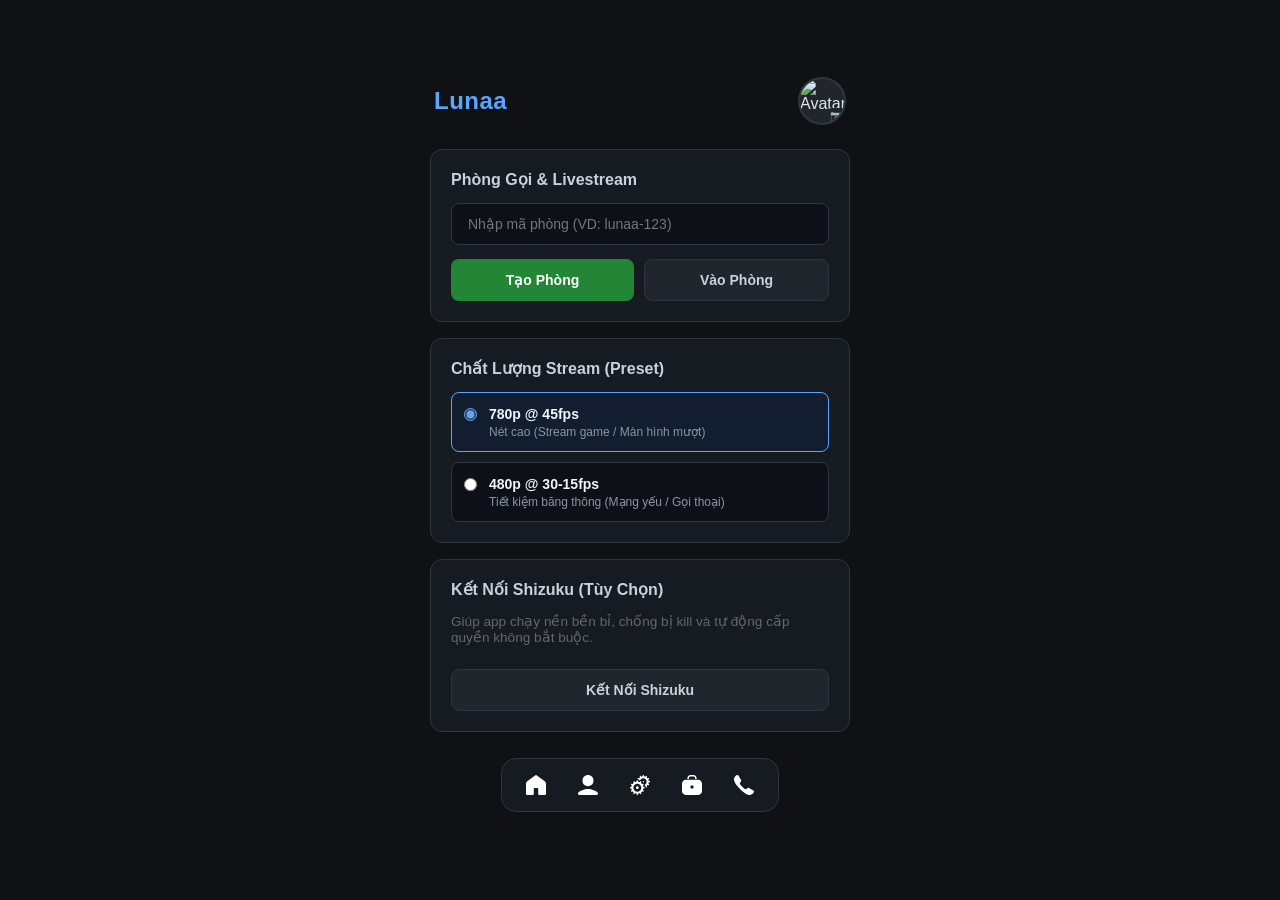
==== app/src/main/assets/ui/index.html @ be3177a3 "Update menu tabs and add Supabase chat realtime feature" ====
<!DOCTYPE html>
<html lang="vi">
<head>
    <meta charset="UTF-8">
    <meta name="viewport" content="width=device-width, initial-scale=1.0">
    <title>Lunaa Call</title>
    <link rel="stylesheet" href="style.css">
</head>
<body>
    <div id="app" class="container">
        <!-- Header -->
        <header class="header">
            <h1 class="logo">Lunaa</h1>
            <div class="avatar-container" id="avatarContainer" onclick="changeAvatar()">
                <img id="userAvatar" src="" alt="Avatar" class="avatar-img">
                <span class="avatar-badge">📷</span>
            </div>
        </header>

        <!-- Room Management -->
        <section class="card">
            <h2>Phòng Gọi & Livestream</h2>
            <div class="input-group">
                <input type="text" id="roomInput" placeholder="Nhập mã phòng (VD: lunaa-123)" />
            </div>
            <div class="btn-grid">
                <button class="btn btn-primary" onclick="createRoom()">Tạo Phòng</button>
                <button class="btn btn-secondary" onclick="joinRoom()">Vào Phòng</button>
            </div>
        </section>

        <!-- Preset Selection -->
        <section class="card">
            <h2>Chất Lượng Stream (Preset)</h2>
            <div class="preset-options">
                <label class="radio-card active" onclick="selectPreset('780p', this)">
                    <input type="radio" name="preset" value="780p" checked>
                    <div>
                        <strong>780p @ 45fps</strong>
                        <p>Nét cao (Stream game / Màn hình mượt)</p>
                    </div>
                </label>
                <label class="radio-card" onclick="selectPreset('480p', this)">
                    <input type="radio" name="preset" value="480p">
                    <div>
                        <strong>480p @ 30-15fps</strong>
                        <p>Tiết kiệm băng thông (Mạng yếu / Gọi thoại)</p>
                    </div>
                </label>
            </div>
        </section>

        <!-- Active Call Controls (Hidden by default) -->
        <section class="card call-controls-card" id="callCard" style="display: none;">
            <h2>Cuộc Gọi Đang Diễn Ra</h2>
            <p id="roomStatusText" class="status-text">RoomID: ----</p>
            <p id="callTimerText" class="status-text">Time: 0:00</p>
            <div class="btn-grid">
                <button class="btn btn-danger" onclick="leaveRoom()">Rời Cuộc Gọi</button>
                <button class="btn btn-accent" onclick="toggleScreenShare()">Chia Sẻ Màn Hình</button>
            </div>
        </section>

        <!-- Shizuku Optional Tab -->
        <section class="card">
            <h2>Kết Nối Shizuku (Tùy Chọn)</h2>
            <p style="font-size: 0.85rem; color: #666; margin-bottom: 10px;">Giúp app chạy nền bền bỉ, chống bị kill và tự động cấp quyền không bắt buộc.</p>
            <button class="btn btn-secondary" onclick="connectShizuku()">Kết Nối Shizuku</button>
        </section>

        <!-- Bottom Navigation Tooltip Bar -->
        <div class="lunaa-tooltip-bar">
            <!-- From Uiverse.io by themrsami - https://uiverse.io/themrsami/cold-horse-3 -->
            <div class="lunaa-tb-container">
                <div class="lunaa-tb-item" onclick="alert('Home')">
                    <svg width="20" height="20" viewBox="0 0 30 30" fill="none" xmlns="http://www.w3.org/2000/svg">
                        <path d="M27.9167 30H20.4167C19.2658 30 18.3333 29.1392 18.3333 28.0769V21.1538C18.3333 20.3038 17.5875 19.6154 16.6667 19.6154H13.3333C12.4125 19.6154 11.6667 20.3038 11.6667 21.1538V28.0769C11.6667 29.1392 10.7342 30 9.58333 30H2.08333C0.9325 30 0 29.1392 0 28.0769V13.3946C0 11.6262 0.878334 9.95539 2.3825 8.86154L14.2258 0.246923C14.68 -0.0823077 15.32 -0.0823077 15.7733 0.246923L27.6183 8.86154C29.1225 9.95539 30 11.6254 30 13.3931V28.0769C30 29.1392 29.0675 30 27.9167 30Z" fill="white"></path>
                    </svg>
                    <div class="lunaa-tb-tip">Home</div>
                </div>
                <div class="lunaa-tb-item" onclick="alert('About')">
                    <svg width="20" height="20" viewBox="0 0 30 30" fill="none" xmlns="http://www.w3.org/2000/svg">
                        <path d="M15.0013 0C10.482 0 6.81914 3.50348 6.81914 7.82609V9.13044C6.81914 13.453 10.482 16.9565 15.0013 16.9565C19.5206 16.9565 23.1835 13.453 23.1835 9.13044V7.82609C23.1835 3.50348 19.5206 0 15.0013 0ZM14.9987 20.8696C9.53569 20.8696 2.52628 23.6959 0.509366 26.2041C-0.737054 27.755 0.44947 30 2.49366 30H27.5063C29.5505 30 30.7371 27.755 29.4906 26.2041C27.4737 23.6972 20.4616 20.8696 14.9987 20.8696Z" fill="white"></path>
                    </svg>
                    <div class="lunaa-tb-tip">About</div>
                </div>
                <div class="lunaa-tb-item" onclick="alert('Services')">
                    <svg width="20" height="20" viewBox="0 0 30 30" fill="none" xmlns="http://www.w3.org/2000/svg">
                        <path d="M19.6641 0C19.4231 0 19.2178 0.171203 19.1738 0.408203L18.9531 1.58398C18.8961 1.88898 18.6546 2.11669 18.3496 2.17969C18.0656 2.23869 17.7857 2.31239 17.5137 2.40039C17.2187 2.49639 16.8973 2.42055 16.6953 2.18555L15.9199 1.2793C15.7629 1.0963 15.4981 1.05283 15.2891 1.17383L14.7109 1.50781C14.5029 1.62781 14.4083 1.88042 14.4883 2.10742L14.8848 3.23438C14.9878 3.52637 14.8931 3.84378 14.6621 4.05078C14.4471 4.24378 14.2438 4.44711 14.0508 4.66211C13.8438 4.89311 13.5264 4.98972 13.2344 4.88672L12.1055 4.48828C11.8785 4.40828 11.6278 4.50194 11.5078 4.71094L11.1719 5.29102C11.0519 5.49902 11.0973 5.76487 11.2793 5.92188L11.377 6.00586C12.56 6.02586 13.572 6.87206 13.791 8.03906L13.8516 8.35742L14.0605 8.11133C14.5195 7.57733 15.1622 7.28695 15.8262 7.25195C16.7222 5.89695 18.255 5 20 5C22.761 5 25 7.239 25 10C25 11.745 24.103 13.2779 22.748 14.1719C22.713 14.8359 22.4227 15.4795 21.8887 15.9375L21.6426 16.1465L21.9609 16.207C23.1279 16.426 23.9741 17.4381 23.9941 18.6211L24.0781 18.7188C24.2351 18.9017 24.5 18.9472 24.709 18.8262L25.2891 18.4902C25.4971 18.3702 25.5917 18.1196 25.5117 17.8926L25.1133 16.7637C25.0103 16.4717 25.1069 16.1543 25.3379 15.9473C25.5529 15.7543 25.7562 15.5509 25.9492 15.3359C26.1562 15.1049 26.4736 15.0103 26.7656 15.1133L27.8926 15.5098C28.1196 15.5898 28.3722 15.4961 28.4922 15.2871L28.8262 14.707C28.9462 14.499 28.9027 14.2351 28.7207 14.0781L27.8145 13.3008C27.5795 13.0988 27.5036 12.7774 27.5996 12.4824C27.6876 12.2104 27.7613 11.9324 27.8203 11.6484C27.8833 11.3444 28.111 11.1029 28.416 11.0449L29.5918 10.8223C29.8288 10.7813 30 10.5769 30 10.3359V9.66406C30 9.42306 29.8288 9.21783 29.5918 9.17383L28.416 8.95312C28.111 8.89612 27.8833 8.65461 27.8203 8.34961C27.7613 8.06561 27.6876 7.78567 27.5996 7.51367C27.5036 7.21867 27.5795 6.89731 27.8145 6.69531L28.7207 5.91992C28.9037 5.76292 28.9472 5.49806 28.8262 5.28906L28.4922 4.71094C28.3722 4.50294 28.1196 4.40828 27.8926 4.48828L26.7656 4.88477C26.4736 4.98777 26.1562 4.89311 25.9492 4.66211C25.7562 4.44711 25.5529 4.24378 25.3379 4.05078C25.1069 3.84378 25.0103 3.52637 25.1133 3.23438L25.5117 2.10547C25.5917 1.87847 25.4981 1.62781 25.2891 1.50781L24.709 1.17188C24.501 1.05188 24.2351 1.0973 24.0781 1.2793L23.3027 2.18555C23.1007 2.42055 22.7794 2.49639 22.4844 2.40039C22.2124 2.31239 21.9324 2.23869 21.6484 2.17969C21.3444 2.11669 21.1029 1.88703 21.0449 1.58203L20.8242 0.40625C20.7822 0.17025 20.5769 0 20.3359 0H19.6641ZM10.6641 8C10.4231 8 10.2178 8.17025 10.1738 8.40625L9.98828 9.39453C9.91128 9.80553 9.58383 10.1084 9.17383 10.1914C8.83283 10.2604 8.49788 10.3481 8.17188 10.4551C7.77588 10.5851 7.34131 10.4879 7.07031 10.1719L6.41992 9.41211C6.26292 9.23011 5.99706 9.18664 5.78906 9.30664L5.21094 9.64062C5.00194 9.76062 4.90828 10.0132 4.98828 10.2402L5.32422 11.1914C5.46222 11.5854 5.33053 12.0091 5.01953 12.2871C4.76253 12.5171 4.51806 12.7606 4.28906 13.0176C4.01106 13.3286 3.58736 13.4603 3.19336 13.3223L2.24023 12.9883C2.01323 12.9083 1.76258 13.0029 1.64258 13.2109L1.30664 13.7891C1.18564 13.9981 1.23106 14.2629 1.41406 14.4199L2.17383 15.0703C2.48983 15.3413 2.58703 15.7759 2.45703 16.1719C2.35003 16.4979 2.26236 16.8328 2.19336 17.1738C2.11036 17.5838 1.80748 17.9113 1.39648 17.9883L0.408203 18.1738C0.171203 18.2178 0 18.4231 0 18.6641V19.3359C0 19.5769 0.17025 19.7822 0.40625 19.8262L1.39453 20.0117C1.80553 20.0887 2.10841 20.4162 2.19141 20.8262C2.26041 21.1682 2.34808 21.5021 2.45508 21.8281C2.58508 22.2241 2.48788 22.6587 2.17188 22.9297L1.41211 23.5801C1.23011 23.7371 1.18664 24.0029 1.30664 24.2109L1.64062 24.7891C1.76062 24.9981 2.01323 25.0917 2.24023 25.0117L3.19141 24.6758C3.58541 24.5378 4.00911 24.6695 4.28711 24.9805C4.51711 25.2375 4.76058 25.4819 5.01758 25.7109C5.32858 25.9889 5.46027 26.4126 5.32227 26.8066L4.98828 27.7598C4.90828 27.9868 5.00294 28.2374 5.21094 28.3574L5.78906 28.6934C5.99806 28.8144 6.26292 28.7689 6.41992 28.5859L7.07031 27.8262C7.34131 27.5102 7.77588 27.413 8.17188 27.543C8.49788 27.65 8.83283 27.7376 9.17383 27.8066C9.58383 27.8896 9.91128 28.1925 9.98828 28.6035L10.1738 29.5918C10.2178 29.8288 10.4231 30 10.6641 30H11.3359C11.5769 30 11.7822 29.8287 11.8242 29.5938L12.0098 28.6055C12.0868 28.1945 12.4142 27.8916 12.8242 27.8086C13.1662 27.7396 13.5002 27.6519 13.8262 27.5449C14.2222 27.4149 14.6567 27.5121 14.9277 27.8281L15.5781 28.5879C15.7351 28.7699 15.999 28.8153 16.207 28.6953L16.7871 28.3594C16.9961 28.2394 17.0898 27.9887 17.0098 27.7617L16.6758 26.8086C16.5378 26.4146 16.6695 25.9909 16.9805 25.7129C17.2375 25.4829 17.4819 25.2394 17.7109 24.9824C17.9889 24.6714 18.4136 24.5397 18.8066 24.6777L19.7598 25.0117C19.9868 25.0917 20.2374 24.9971 20.3574 24.7891L20.6934 24.2109C20.8144 24.0019 20.7689 23.7371 20.5859 23.5801L19.8262 22.9297C19.5102 22.6587 19.413 22.2241 19.543 21.8281C19.65 21.5021 19.7376 21.1672 19.8066 20.8262C19.8896 20.4162 20.1925 20.0887 20.6035 20.0117L21.5918 19.8262C21.8288 19.7822 22 19.5769 22 19.3359V18.6641C22 18.4231 21.8287 18.2188 21.5938 18.1758L20.6055 17.9902C20.1945 17.9132 19.8916 17.5838 19.8086 17.1738C19.7396 16.8328 19.6519 16.4979 19.5449 16.1719C19.4149 15.7759 19.5121 15.3433 19.8281 15.0723L20.5879 14.4219C20.7699 14.2649 20.8153 13.999 20.6953 13.791L20.3594 13.2109C20.2394 13.0019 19.9887 12.9083 19.7617 12.9883L18.8086 13.3242C18.4146 13.4622 17.9909 13.3305 17.7129 13.0195C17.4829 12.7625 17.2394 12.5181 16.9824 12.2891C16.6714 12.0111 16.5397 11.5874 16.6777 11.1934L17.0117 10.2402C17.0917 10.0132 16.9971 9.76258 16.7891 9.64258L16.2109 9.30664C16.0019 9.18564 15.7371 9.23106 15.5801 9.41406L14.9297 10.1738C14.6587 10.4898 14.2241 10.587 13.8281 10.457C13.5021 10.35 13.1672 10.2624 12.8262 10.1934C12.4162 10.1104 12.0887 9.80748 12.0117 9.39648L11.8262 8.4082C11.7822 8.1712 11.5769 8 11.3359 8H10.6641ZM20 9C19.448 9 19 9.448 19 10C19 10.552 19.448 11 20 11C20.552 11 21 10.552 21 10C21 9.448 20.552 9 20 9ZM11 13C14.314 13 17 15.686 17 19C17 22.314 14.314 25 11 25C7.686 25 5 22.314 5 19C5 15.686 7.686 13 11 13ZM11 17C9.895 17 9 17.895 9 19C9 20.105 9.895 21 11 21C12.105 21 13 20.105 13 19C13 17.895 12.105 17 11 17Z" fill="white"></path>
                    </svg>
                    <div class="lunaa-tb-tip">Services</div>
                </div>
                <div class="lunaa-tb-item" onclick="alert('Portfolio')">
                    <svg width="20" height="20" viewBox="0 0 30 30" fill="none" xmlns="http://www.w3.org/2000/svg">
                        <path d="M12.6923 0C10.1547 0 8.07692 2.16563 8.07692 4.8V6H10.3846V4.8C10.3846 3.45938 11.4032 2.4 12.6923 2.4H17.3077C18.5968 2.4 19.6154 3.45938 19.6154 4.8V6H21.9231V4.8C21.9231 2.16563 19.8453 0 17.3077 0H12.6923ZM5.625 7.2C2.51953 7.2 0 9.82031 0 13.05V24.15C0 27.3797 2.51953 30 5.625 30H24.375C27.4805 30 30 27.3797 30 24.15V13.05C30 9.82031 27.4805 7.2 24.375 7.2H5.625ZM15 15.4875C16.3386 15.4875 17.4159 16.6078 17.4159 18C17.4159 19.3922 16.3386 20.5125 15 20.5125C13.6614 20.5125 12.5841 19.3922 12.5841 18C12.5841 16.6078 13.6614 15.4875 15 15.4875Z" fill="white"></path>
                    </svg>
                    <div class="lunaa-tb-tip">Portfolio</div>
                </div>
                <div class="lunaa-tb-item" onclick="alert('Contact')">
                    <svg width="20" height="20" viewBox="0 0 30 30" fill="none" xmlns="http://www.w3.org/2000/svg">
                        <path d="M22.4672 19.4199C21.9377 19.1095 21.2868 19.116 20.7598 19.4291L18.0912 21.0191C17.4938 21.3751 16.7477 21.3334 16.1999 20.9056C15.2529 20.166 13.7282 18.9217 12.4016 17.5952C11.0751 16.2687 9.8308 14.7439 9.09124 13.7969C8.66342 13.2491 8.62168 12.503 8.97776 11.9057L10.5677 9.23697C10.8821 8.71002 10.8847 8.05394 10.5743 7.52438L6.65865 0.835732C6.27909 0.188781 5.52518 -0.129478 4.79606 0.0492166C4.0878 0.221389 3.16825 0.641386 2.20434 1.6066C-0.813896 4.62483 -2.41693 9.71567 8.93342 21.066C20.2838 32.4164 25.3733 30.8146 28.3928 27.7951C29.3593 26.8286 29.778 25.9077 29.9515 25.1982C30.1276 24.4703 29.8145 23.7216 29.1689 23.3434C27.5567 22.4004 24.0794 20.3643 22.4672 19.4199Z" fill="white"></path>
                    </svg>
                    <div class="lunaa-tb-tip">Contact</div>
                </div>
            </div>
        </div>

    <script src="app.js"></script>
</body>
</html>
---- app/src/main/assets/ui/style.css ----
* {
    box-sizing: border-box;
    margin: 0;
    padding: 0;
    font-family: -apple-system, BlinkMacSystemFont, "Segoe UI", Roboto, Helvetica, Arial, sans-serif;
}

body {
    background-color: #0f1115;
    color: #e1e4e8;
    display: flex;
    justify-content: center;
    align-items: center;
    min-height: 100vh;
    padding: 16px;
}

.container {
    width: 100%;
    max-width: 420px;
    display: flex;
    flex-direction: column;
    gap: 16px;
}

.header {
    display: flex;
    justify-content: space-between;
    align-items: center;
    padding: 8px 4px;
}

.logo {
    font-size: 24px;
    font-weight: 700;
    color: #58a6ff;
    letter-spacing: 0.5px;
}

.avatar-container {
    position: relative;
    width: 48px;
    height: 48px;
    border-radius: 50%;
    cursor: pointer;
    border: 2px solid #30363d;
    overflow: hidden;
    background: #21262d;
}

.avatar-img {
    width: 100%;
    height: 100%;
    object-fit: cover;
}

.avatar-badge {
    position: absolute;
    bottom: 0;
    right: 0;
    background: #21262d;
    font-size: 10px;
    padding: 2px;
    border-top-left-radius: 4px;
}

.card {
    background: #161b22;
    border: 1px solid #30363d;
    border-radius: 12px;
    padding: 20px;
    display: flex;
    flex-direction: column;
    gap: 14px;
}

.card h2 {
    font-size: 16px;
    font-weight: 600;
    color: #c9d1d9;
}

.input-group input {
    width: 100%;
    padding: 12px 16px;
    background: #0d1117;
    border: 1px solid #30363d;
    border-radius: 8px;
    color: #ffffff;
    font-size: 14px;
    outline: none;
    transition: border-color 0.2s;
}

.input-group input:focus {
    border-color: #58a6ff;
}

.btn-grid {
    display: flex;
    gap: 10px;
}

.btn {
    flex: 1;
    padding: 12px;
    border-radius: 8px;
    border: none;
    font-size: 14px;
    font-weight: 600;
    cursor: pointer;
    transition: opacity 0.2s;
}

.btn:active {
    opacity: 0.8;
}

.btn-primary {
    background: #238636;
    color: #ffffff;
}

.btn-secondary {
    background: #21262d;
    color: #c9d1d9;
    border: 1px solid #30363d;
}

.btn-danger {
    background: #da3633;
    color: #ffffff;
}

.btn-accent {
    background: #1f6feb;
    color: #ffffff;
}

.preset-options {
    display: flex;
    flex-direction: column;
    gap: 10px;
}

.radio-card {
    display: flex;
    align-items: flex-start;
    gap: 12px;
    padding: 12px;
    background: #0d1117;
    border: 1px solid #30363d;
    border-radius: 8px;
    cursor: pointer;
    transition: border-color 0.2s;
}

.radio-card.active {
    border-color: #58a6ff;
    background: #121d2f;
}

.radio-card input {
    margin-top: 3px;
    accent-color: #58a6ff;
}

.radio-card strong {
    font-size: 14px;
    color: #f0f6fc;
}

.radio-card p {
    font-size: 12px;
    color: #8b949e;
    margin-top: 2px;
}

/* From Uiverse.io by themrsami - https://uiverse.io/themrsami/cold-horse-3 */
.lunaa-tooltip-bar {
    display: flex;
    justify-content: center;
    width: 100%;
    margin-top: 10px;
    margin-bottom: 20px;
}

.lunaa-tb-container {
    display: flex;
    justify-content: space-around;
    gap: 16px;
    align-items: center;
    padding: 8px 16px;
    background: #161b22;
    border-radius: 15px;
    border: 1px solid #30363d;
}

.lunaa-tb-item {
    position: relative;
    cursor: pointer;
    background: transparent;
    padding: 8px;
    border-radius: 50%;
    transition: all 0.5s ease;
    display: flex;
    align-items: center;
    justify-content: center;
}

.lunaa-tb-item:hover {
    background-color: #21262d;
}

.lunaa-tb-tip {
    position: absolute;
    bottom: 100%;
    left: 50%;
    transform: translateX(-50%) scale(0.5);
    margin-bottom: 8px;
    width: max-content;
    padding: 4px 8px;
    color: #ffffff;
    background: #000000;
    border-radius: 6px;
    opacity: 0;
    transition: all 0.5s ease;
    pointer-events: none;
    font-size: 12px;
}

.lunaa-tb-item:hover .lunaa-tb-tip {
    opacity: 1;
    transform: translateX(-50%) scale(1);
}
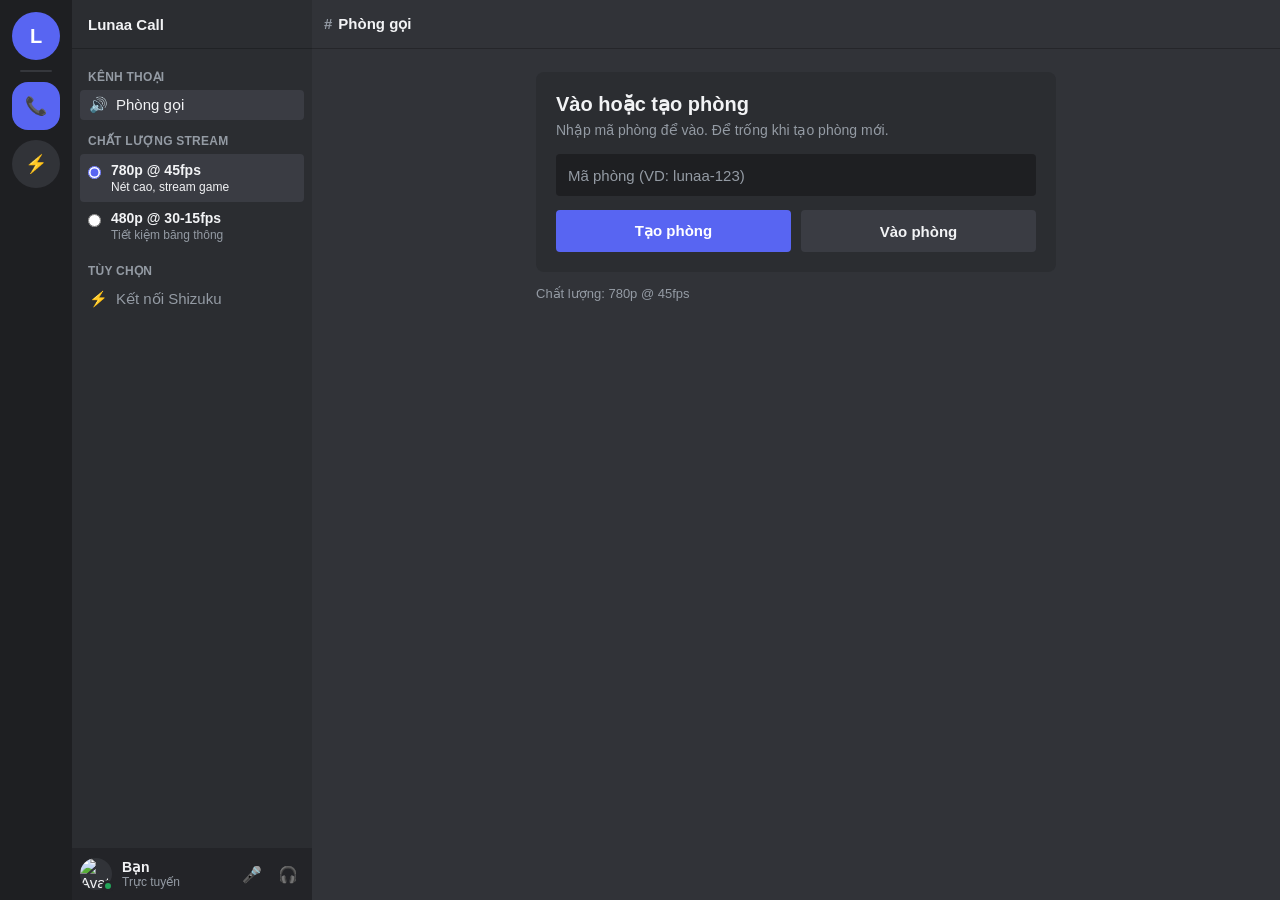
==== commit c46bc672: "Full features with Discord-style UI" ====
--- a/app/src/main/assets/ui/index.html
+++ b/app/src/main/assets/ui/index.html
@@ -1,110 +1,89 @@
 <!DOCTYPE html>
 <html lang="vi">
 <head>
-    <meta charset="UTF-8">
-    <meta name="viewport" content="width=device-width, initial-scale=1.0">
-    <title>Lunaa Call</title>
-    <link rel="stylesheet" href="style.css">
+<meta charset="UTF-8">
+<meta name="viewport" content="width=device-width, initial-scale=1.0, viewport-fit=cover">
+<title>Lunaa Call</title>
+<link rel="stylesheet" href="style.css">
 </head>
 <body>
-    <div id="app" class="container">
-        <!-- Header -->
-        <header class="header">
-            <h1 class="logo">Lunaa</h1>
-            <div class="avatar-container" id="avatarContainer" onclick="changeAvatar()">
-                <img id="userAvatar" src="" alt="Avatar" class="avatar-img">
-                <span class="avatar-badge">📷</span>
-            </div>
-        </header>
+<div class="app">
 
-        <!-- Room Management -->
-        <section class="card">
-            <h2>Phòng Gọi & Livestream</h2>
-            <div class="input-group">
-                <input type="text" id="roomInput" placeholder="Nhập mã phòng (VD: lunaa-123)" />
-            </div>
-            <div class="btn-grid">
-                <button class="btn btn-primary" onclick="createRoom()">Tạo Phòng</button>
-                <button class="btn btn-secondary" onclick="joinRoom()">Vào Phòng</button>
-            </div>
-        </section>
+  <nav class="rail">
+    <div class="rail-logo" title="Lunaa">L</div>
+    <div class="rail-sep"></div>
+    <div class="rail-item active" title="Phòng gọi">📞</div>
+    <div class="rail-item" title="Shizuku" onclick="connectShizuku()">⚡</div>
+  </nav>
 
-        <!-- Preset Selection -->
-        <section class="card">
-            <h2>Chất Lượng Stream (Preset)</h2>
-            <div class="preset-options">
-                <label class="radio-card active" onclick="selectPreset('780p', this)">
-                    <input type="radio" name="preset" value="780p" checked>
-                    <div>
-                        <strong>780p @ 45fps</strong>
-                        <p>Nét cao (Stream game / Màn hình mượt)</p>
-                    </div>
-                </label>
-                <label class="radio-card" onclick="selectPreset('480p', this)">
-                    <input type="radio" name="preset" value="480p">
-                    <div>
-                        <strong>480p @ 30-15fps</strong>
-                        <p>Tiết kiệm băng thông (Mạng yếu / Gọi thoại)</p>
-                    </div>
-                </label>
-            </div>
-        </section>
+  <aside class="sidebar" id="sidebar">
+    <div class="sidebar-head">Lunaa Call</div>
+    <div class="sidebar-scroll">
+      <div class="section-label">Kênh thoại</div>
+      <div class="channel active"><span class="icon">🔊</span>Phòng gọi</div>
 
-        <!-- Active Call Controls (Hidden by default) -->
-        <section class="card call-controls-card" id="callCard" style="display: none;">
-            <h2>Cuộc Gọi Đang Diễn Ra</h2>
-            <p id="roomStatusText" class="status-text">RoomID: ----</p>
-            <p id="callTimerText" class="status-text">Time: 0:00</p>
-            <div class="btn-grid">
-                <button class="btn btn-danger" onclick="leaveRoom()">Rời Cuộc Gọi</button>
-                <button class="btn btn-accent" onclick="toggleScreenShare()">Chia Sẻ Màn Hình</button>
-            </div>
-        </section>
+      <div class="section-label">Chất lượng stream</div>
+      <label class="radio-card active" onclick="selectPreset('780p', this)">
+        <input type="radio" name="preset" value="780p" checked>
+        <div><strong>780p @ 45fps</strong><p>Nét cao, stream game</p></div>
+      </label>
+      <label class="radio-card" onclick="selectPreset('480p', this)">
+        <input type="radio" name="preset" value="480p">
+        <div><strong>480p @ 30-15fps</strong><p>Tiết kiệm băng thông</p></div>
+      </label>
 
-        <!-- Shizuku Optional Tab -->
-        <section class="card">
-            <h2>Kết Nối Shizuku (Tùy Chọn)</h2>
-            <p style="font-size: 0.85rem; color: #666; margin-bottom: 10px;">Giúp app chạy nền bền bỉ, chống bị kill và tự động cấp quyền không bắt buộc.</p>
-            <button class="btn btn-secondary" onclick="connectShizuku()">Kết Nối Shizuku</button>
-        </section>
+      <div class="section-label">Tùy chọn</div>
+      <div class="channel" onclick="connectShizuku()"><span class="icon">⚡</span>Kết nối Shizuku</div>
+    </div>
 
-        <!-- Bottom Navigation Tooltip Bar -->
-        <div class="lunaa-tooltip-bar">
-            <!-- From Uiverse.io by themrsami - https://uiverse.io/themrsami/cold-horse-3 -->
-            <div class="lunaa-tb-container">
-                <div class="lunaa-tb-item" onclick="alert('Home')">
-                    <svg width="20" height="20" viewBox="0 0 30 30" fill="none" xmlns="http://www.w3.org/2000/svg">
-                        <path d="M27.9167 30H20.4167C19.2658 30 18.3333 29.1392 18.3333 28.0769V21.1538C18.3333 20.3038 17.5875 19.6154 16.6667 19.6154H13.3333C12.4125 19.6154 11.6667 20.3038 11.6667 21.1538V28.0769C11.6667 29.1392 10.7342 30 9.58333 30H2.08333C0.9325 30 0 29.1392 0 28.0769V13.3946C0 11.6262 0.878334 9.95539 2.3825 8.86154L14.2258 0.246923C14.68 -0.0823077 15.32 -0.0823077 15.7733 0.246923L27.6183 8.86154C29.1225 9.95539 30 11.6254 30 13.3931V28.0769C30 29.1392 29.0675 30 27.9167 30Z" fill="white"></path>
-                    </svg>
-                    <div class="lunaa-tb-tip">Home</div>
-                </div>
-                <div class="lunaa-tb-item" onclick="alert('About')">
-                    <svg width="20" height="20" viewBox="0 0 30 30" fill="none" xmlns="http://www.w3.org/2000/svg">
-                        <path d="M15.0013 0C10.482 0 6.81914 3.50348 6.81914 7.82609V9.13044C6.81914 13.453 10.482 16.9565 15.0013 16.9565C19.5206 16.9565 23.1835 13.453 23.1835 9.13044V7.82609C23.1835 3.50348 19.5206 0 15.0013 0ZM14.9987 20.8696C9.53569 20.8696 2.52628 23.6959 0.509366 26.2041C-0.737054 27.755 0.44947 30 2.49366 30H27.5063C29.5505 30 30.7371 27.755 29.4906 26.2041C27.4737 23.6972 20.4616 20.8696 14.9987 20.8696Z" fill="white"></path>
-                    </svg>
-                    <div class="lunaa-tb-tip">About</div>
-                </div>
-                <div class="lunaa-tb-item" onclick="alert('Services')">
-                    <svg width="20" height="20" viewBox="0 0 30 30" fill="none" xmlns="http://www.w3.org/2000/svg">
-                        <path d="M19.6641 0C19.4231 0 19.2178 0.171203 19.1738 0.408203L18.9531 1.58398C18.8961 1.88898 18.6546 2.11669 18.3496 2.17969C18.0656 2.23869 17.7857 2.31239 17.5137 2.40039C17.2187 2.49639 16.8973 2.42055 16.6953 2.18555L15.9199 1.2793C15.7629 1.0963 15.4981 1.05283 15.2891 1.17383L14.7109 1.50781C14.5029 1.62781 14.4083 1.88042 14.4883 2.10742L14.8848 3.23438C14.9878 3.52637 14.8931 3.84378 14.6621 4.05078C14.4471 4.24378 14.2438 4.44711 14.0508 4.66211C13.8438 4.89311 13.5264 4.98972 13.2344 4.88672L12.1055 4.48828C11.8785 4.40828 11.6278 4.50194 11.5078 4.71094L11.1719 5.29102C11.0519 5.49902 11.0973 5.76487 11.2793 5.92188L11.377 6.00586C12.56 6.02586 13.572 6.87206 13.791 8.03906L13.8516 8.35742L14.0605 8.11133C14.5195 7.57733 15.1622 7.28695 15.8262 7.25195C16.7222 5.89695 18.255 5 20 5C22.761 5 25 7.239 25 10C25 11.745 24.103 13.2779 22.748 14.1719C22.713 14.8359 22.4227 15.4795 21.8887 15.9375L21.6426 16.1465L21.9609 16.207C23.1279 16.426 23.9741 17.4381 23.9941 18.6211L24.0781 18.7188C24.2351 18.9017 24.5 18.9472 24.709 18.8262L25.2891 18.4902C25.4971 18.3702 25.5917 18.1196 25.5117 17.8926L25.1133 16.7637C25.0103 16.4717 25.1069 16.1543 25.3379 15.9473C25.5529 15.7543 25.7562 15.5509 25.9492 15.3359C26.1562 15.1049 26.4736 15.0103 26.7656 15.1133L27.8926 15.5098C28.1196 15.5898 28.3722 15.4961 28.4922 15.2871L28.8262 14.707C28.9462 14.499 28.9027 14.2351 28.7207 14.0781L27.8145 13.3008C27.5795 13.0988 27.5036 12.7774 27.5996 12.4824C27.6876 12.2104 27.7613 11.9324 27.8203 11.6484C27.8833 11.3444 28.111 11.1029 28.416 11.0449L29.5918 10.8223C29.8288 10.7813 30 10.5769 30 10.3359V9.66406C30 9.42306 29.8288 9.21783 29.5918 9.17383L28.416 8.95312C28.111 8.89612 27.8833 8.65461 27.8203 8.34961C27.7613 8.06561 27.6876 7.78567 27.5996 7.51367C27.5036 7.21867 27.5795 6.89731 27.8145 6.69531L28.7207 5.91992C28.9037 5.76292 28.9472 5.49806 28.8262 5.28906L28.4922 4.71094C28.3722 4.50294 28.1196 4.40828 27.8926 4.48828L26.7656 4.88477C26.4736 4.98777 26.1562 4.89311 25.9492 4.66211C25.7562 4.44711 25.5529 4.24378 25.3379 4.05078C25.1069 3.84378 25.0103 3.52637 25.1133 3.23438L25.5117 2.10547C25.5917 1.87847 25.4981 1.62781 25.2891 1.50781L24.709 1.17188C24.501 1.05188 24.2351 1.0973 24.0781 1.2793L23.3027 2.18555C23.1007 2.42055 22.7794 2.49639 22.4844 2.40039C22.2124 2.31239 21.9324 2.23869 21.6484 2.17969C21.3444 2.11669 21.1029 1.88703 21.0449 1.58203L20.8242 0.40625C20.7822 0.17025 20.5769 0 20.3359 0H19.6641ZM10.6641 8C10.4231 8 10.2178 8.17025 10.1738 8.40625L9.98828 9.39453C9.91128 9.80553 9.58383 10.1084 9.17383 10.1914C8.83283 10.2604 8.49788 10.3481 8.17188 10.4551C7.77588 10.5851 7.34131 10.4879 7.07031 10.1719L6.41992 9.41211C6.26292 9.23011 5.99706 9.18664 5.78906 9.30664L5.21094 9.64062C5.00194 9.76062 4.90828 10.0132 4.98828 10.2402L5.32422 11.1914C5.46222 11.5854 5.33053 12.0091 5.01953 12.2871C4.76253 12.5171 4.51806 12.7606 4.28906 13.0176C4.01106 13.3286 3.58736 13.4603 3.19336 13.3223L2.24023 12.9883C2.01323 12.9083 1.76258 13.0029 1.64258 13.2109L1.30664 13.7891C1.18564 13.9981 1.23106 14.2629 1.41406 14.4199L2.17383 15.0703C2.48983 15.3413 2.58703 15.7759 2.45703 16.1719C2.35003 16.4979 2.26236 16.8328 2.19336 17.1738C2.11036 17.5838 1.80748 17.9113 1.39648 17.9883L0.408203 18.1738C0.171203 18.2178 0 18.4231 0 18.6641V19.3359C0 19.5769 0.17025 19.7822 0.40625 19.8262L1.39453 20.0117C1.80553 20.0887 2.10841 20.4162 2.19141 20.8262C2.26041 21.1682 2.34808 21.5021 2.45508 21.8281C2.58508 22.2241 2.48788 22.6587 2.17188 22.9297L1.41211 23.5801C1.23011 23.7371 1.18664 24.0029 1.30664 24.2109L1.64062 24.7891C1.76062 24.9981 2.01323 25.0917 2.24023 25.0117L3.19141 24.6758C3.58541 24.5378 4.00911 24.6695 4.28711 24.9805C4.51711 25.2375 4.76058 25.4819 5.01758 25.7109C5.32858 25.9889 5.46027 26.4126 5.32227 26.8066L4.98828 27.7598C4.90828 27.9868 5.00294 28.2374 5.21094 28.3574L5.78906 28.6934C5.99806 28.8144 6.26292 28.7689 6.41992 28.5859L7.07031 27.8262C7.34131 27.5102 7.77588 27.413 8.17188 27.543C8.49788 27.65 8.83283 27.7376 9.17383 27.8066C9.58383 27.8896 9.91128 28.1925 9.98828 28.6035L10.1738 29.5918C10.2178 29.8288 10.4231 30 10.6641 30H11.3359C11.5769 30 11.7822 29.8287 11.8242 29.5938L12.0098 28.6055C12.0868 28.1945 12.4142 27.8916 12.8242 27.8086C13.1662 27.7396 13.5002 27.6519 13.8262 27.5449C14.2222 27.4149 14.6567 27.5121 14.9277 27.8281L15.5781 28.5879C15.7351 28.7699 15.999 28.8153 16.207 28.6953L16.7871 28.3594C16.9961 28.2394 17.0898 27.9887 17.0098 27.7617L16.6758 26.8086C16.5378 26.4146 16.6695 25.9909 16.9805 25.7129C17.2375 25.4829 17.4819 25.2394 17.7109 24.9824C17.9889 24.6714 18.4136 24.5397 18.8066 24.6777L19.7598 25.0117C19.9868 25.0917 20.2374 24.9971 20.3574 24.7891L20.6934 24.2109C20.8144 24.0019 20.7689 23.7371 20.5859 23.5801L19.8262 22.9297C19.5102 22.6587 19.413 22.2241 19.543 21.8281C19.65 21.5021 19.7376 21.1672 19.8066 20.8262C19.8896 20.4162 20.1925 20.0887 20.6035 20.0117L21.5918 19.8262C21.8288 19.7822 22 19.5769 22 19.3359V18.6641C22 18.4231 21.8287 18.2188 21.5938 18.1758L20.6055 17.9902C20.1945 17.9132 19.8916 17.5838 19.8086 17.1738C19.7396 16.8328 19.6519 16.4979 19.5449 16.1719C19.4149 15.7759 19.5121 15.3433 19.8281 15.0723L20.5879 14.4219C20.7699 14.2649 20.8153 13.999 20.6953 13.791L20.3594 13.2109C20.2394 13.0019 19.9887 12.9083 19.7617 12.9883L18.8086 13.3242C18.4146 13.4622 17.9909 13.3305 17.7129 13.0195C17.4829 12.7625 17.2394 12.5181 16.9824 12.2891C16.6714 12.0111 16.5397 11.5874 16.6777 11.1934L17.0117 10.2402C17.0917 10.0132 16.9971 9.76258 16.7891 9.64258L16.2109 9.30664C16.0019 9.18564 15.7371 9.23106 15.5801 9.41406L14.9297 10.1738C14.6587 10.4898 14.2241 10.587 13.8281 10.457C13.5021 10.35 13.1672 10.2624 12.8262 10.1934C12.4162 10.1104 12.0887 9.80748 12.0117 9.39648L11.8262 8.4082C11.7822 8.1712 11.5769 8 11.3359 8H10.6641ZM20 9C19.448 9 19 9.448 19 10C19 10.552 19.448 11 20 11C20.552 11 21 10.552 21 10C21 9.448 20.552 9 20 9ZM11 13C14.314 13 17 15.686 17 19C17 22.314 14.314 25 11 25C7.686 25 5 22.314 5 19C5 15.686 7.686 13 11 13ZM11 17C9.895 17 9 17.895 9 19C9 20.105 9.895 21 11 21C12.105 21 13 20.105 13 19C13 17.895 12.105 17 11 17Z" fill="white"></path>
-                    </svg>
-                    <div class="lunaa-tb-tip">Services</div>
-                </div>
-                <div class="lunaa-tb-item" onclick="alert('Portfolio')">
-                    <svg width="20" height="20" viewBox="0 0 30 30" fill="none" xmlns="http://www.w3.org/2000/svg">
-                        <path d="M12.6923 0C10.1547 0 8.07692 2.16563 8.07692 4.8V6H10.3846V4.8C10.3846 3.45938 11.4032 2.4 12.6923 2.4H17.3077C18.5968 2.4 19.6154 3.45938 19.6154 4.8V6H21.9231V4.8C21.9231 2.16563 19.8453 0 17.3077 0H12.6923ZM5.625 7.2C2.51953 7.2 0 9.82031 0 13.05V24.15C0 27.3797 2.51953 30 5.625 30H24.375C27.4805 30 30 27.3797 30 24.15V13.05C30 9.82031 27.4805 7.2 24.375 7.2H5.625ZM15 15.4875C16.3386 15.4875 17.4159 16.6078 17.4159 18C17.4159 19.3922 16.3386 20.5125 15 20.5125C13.6614 20.5125 12.5841 19.3922 12.5841 18C12.5841 16.6078 13.6614 15.4875 15 15.4875Z" fill="white"></path>
-                    </svg>
-                    <div class="lunaa-tb-tip">Portfolio</div>
-                </div>
-                <div class="lunaa-tb-item" onclick="alert('Contact')">
-                    <svg width="20" height="20" viewBox="0 0 30 30" fill="none" xmlns="http://www.w3.org/2000/svg">
-                        <path d="M22.4672 19.4199C21.9377 19.1095 21.2868 19.116 20.7598 19.4291L18.0912 21.0191C17.4938 21.3751 16.7477 21.3334 16.1999 20.9056C15.2529 20.166 13.7282 18.9217 12.4016 17.5952C11.0751 16.2687 9.8308 14.7439 9.09124 13.7969C8.66342 13.2491 8.62168 12.503 8.97776 11.9057L10.5677 9.23697C10.8821 8.71002 10.8847 8.05394 10.5743 7.52438L6.65865 0.835732C6.27909 0.188781 5.52518 -0.129478 4.79606 0.0492166C4.0878 0.221389 3.16825 0.641386 2.20434 1.6066C-0.813896 4.62483 -2.41693 9.71567 8.93342 21.066C20.2838 32.4164 25.3733 30.8146 28.3928 27.7951C29.3593 26.8286 29.778 25.9077 29.9515 25.1982C30.1276 24.4703 29.8145 23.7216 29.1689 23.3434C27.5567 22.4004 24.0794 20.3643 22.4672 19.4199Z" fill="white"></path>
-                    </svg>
-                    <div class="lunaa-tb-tip">Contact</div>
-                </div>
-            </div>
+    <div class="user-panel">
+      <div class="avatar-wrap" onclick="changeAvatar()" title="Đổi avatar">
+        <img id="userAvatar" src="" alt="Avatar">
+        <span class="status-dot"></span>
+      </div>
+      <div class="user-meta">
+        <div class="user-name">Bạn</div>
+        <div class="user-sub">Trực tuyến</div>
+      </div>
+      <button class="icon-btn" id="muteBtn" onclick="toggleMute()" title="Tắt mic">🎤</button>
+      <button class="icon-btn" id="deafenBtn" onclick="toggleDeafen()" title="Tắt tiếng">🎧</button>
+    </div>
+  </aside>
+  <div class="overlay" id="sidebarOverlay" onclick="toggleSidebar()"></div>
+
+  <main class="main">
+    <header class="topbar">
+      <button class="icon-btn topbar-menu" onclick="toggleSidebar()" title="Kênh">☰</button>
+      <div class="topbar-title"><span>#</span><span id="topbarRoom">Phòng gọi</span></div>
+    </header>
+
+    <section class="content">
+      <div class="join-card">
+        <h2>Vào hoặc tạo phòng</h2>
+        <p>Nhập mã phòng để vào. Để trống khi tạo phòng mới.</p>
+        <input type="text" id="roomInput" class="input" placeholder="Mã phòng (VD: lunaa-123)" autocomplete="off">
+        <div class="btn-row">
+          <button class="btn btn-primary" onclick="createRoom()">Tạo phòng</button>
+          <button class="btn btn-secondary" onclick="joinRoom()">Vào phòng</button>
         </div>
+      </div>
+      <p class="hint">Chất lượng: <span id="presetLabel">780p @ 45fps</span></p>
+    </section>
 
-    <script src="app.js"></script>
+    <section class="call-card" id="callCard" style="display:none">
+      <div class="call-info">
+        <div class="call-status"><span class="pulse"></span>Đã kết nối thoại</div>
+        <div class="call-room" id="roomStatusText">RoomID: ----</div>
+        <div class="call-time" id="callTimerText">Time: 0:00</div>
+      </div>
+      <div class="call-actions">
+        <button class="icon-btn" onclick="toggleScreenShare()" title="Chia sẻ màn hình">🖥️</button>
+        <button class="icon-btn danger" onclick="leaveRoom()" title="Rời cuộc gọi">📞</button>
+      </div>
+    </section>
+  </main>
+</div>
+
+<script src="app.js"></script>
 </body>
 </html>
--- a/app/src/main/assets/ui/style.css
+++ b/app/src/main/assets/ui/style.css
@@ -1,235 +1,167 @@
-* {
-    box-sizing: border-box;
-    margin: 0;
-    padding: 0;
-    font-family: -apple-system, BlinkMacSystemFont, "Segoe UI", Roboto, Helvetica, Arial, sans-serif;
+:root {
+  --rail: #1e1f22;
+  --side: #2b2d31;
+  --main: #313338;
+  --panel: #232428;
+  --hover: #3a3c43;
+  --text: #f2f3f5;
+  --muted: #949ba4;
+  --blurple: #5865f2;
+  --blurple-dark: #4752c4;
+  --green: #23a559;
+  --red: #da373c;
 }
 
-body {
-    background-color: #0f1115;
-    color: #e1e4e8;
-    display: flex;
-    justify-content: center;
-    align-items: center;
-    min-height: 100vh;
-    padding: 16px;
+* { box-sizing: border-box; margin: 0; padding: 0; }
+
+html, body {
+  height: 100%;
+  background: var(--main);
+  color: var(--text);
+  font-family: "Segoe UI", Roboto, Arial, sans-serif;
+  font-size: 15px;
+  overflow: hidden;
+  -webkit-tap-highlight-color: transparent;
 }
 
-.container {
-    width: 100%;
-    max-width: 420px;
-    display: flex;
-    flex-direction: column;
-    gap: 16px;
+button { font: inherit; color: inherit; border: 0; background: none; cursor: pointer; }
+img { display: block; }
+
+.app { display: flex; height: 100%; width: 100%; }
+
+/* ---- Thanh server bên trái ---- */
+.rail {
+  width: 72px; flex-shrink: 0; background: var(--rail);
+  display: flex; flex-direction: column; align-items: center; gap: 10px; padding: 12px 0;
 }
+.rail-logo, .rail-item {
+  width: 48px; height: 48px; border-radius: 24px; background: var(--main);
+  display: flex; align-items: center; justify-content: center;
+  font-size: 18px; font-weight: 600; cursor: pointer;
+  transition: border-radius .15s, background .15s;
+}
+.rail-logo { background: var(--blurple); color: #fff; font-size: 20px; }
+.rail-item:hover, .rail-item.active { border-radius: 16px; background: var(--blurple); }
+.rail-sep { width: 32px; height: 2px; background: #35373c; border-radius: 1px; }
 
-.header {
-    display: flex;
-    justify-content: space-between;
-    align-items: center;
-    padding: 8px 4px;
+/* ---- Thanh kênh ---- */
+.sidebar {
+  width: 240px; flex-shrink: 0; background: var(--side);
+  display: flex; flex-direction: column;
 }
-
-.logo {
-    font-size: 24px;
-    font-weight: 700;
-    color: #58a6ff;
-    letter-spacing: 0.5px;
+.sidebar-head {
+  height: 48px; padding: 0 16px; display: flex; align-items: center;
+  font-weight: 600; box-shadow: 0 1px 0 rgba(0,0,0,.25);
 }
-
-.avatar-container {
-    position: relative;
-    width: 48px;
-    height: 48px;
-    border-radius: 50%;
-    cursor: pointer;
-    border: 2px solid #30363d;
-    overflow: hidden;
-    background: #21262d;
+.sidebar-scroll { flex: 1; overflow-y: auto; padding: 8px; }
+.section-label {
+  font-size: 12px; font-weight: 700; color: var(--muted);
+  text-transform: uppercase; letter-spacing: .02em; padding: 14px 8px 6px;
 }
-
-.avatar-img {
-    width: 100%;
-    height: 100%;
-    object-fit: cover;
+.channel {
+  display: flex; align-items: center; gap: 8px; padding: 6px 8px;
+  border-radius: 4px; color: var(--muted); cursor: pointer;
 }
-
-.avatar-badge {
-    position: absolute;
-    bottom: 0;
-    right: 0;
-    background: #21262d;
-    font-size: 10px;
-    padding: 2px;
-    border-top-left-radius: 4px;
-}
-
-.card {
-    background: #161b22;
-    border: 1px solid #30363d;
-    border-radius: 12px;
-    padding: 20px;
-    display: flex;
-    flex-direction: column;
-    gap: 14px;
-}
-
-.card h2 {
-    font-size: 16px;
-    font-weight: 600;
-    color: #c9d1d9;
-}
-
-.input-group input {
-    width: 100%;
-    padding: 12px 16px;
-    background: #0d1117;
-    border: 1px solid #30363d;
-    border-radius: 8px;
-    color: #ffffff;
-    font-size: 14px;
-    outline: none;
-    transition: border-color 0.2s;
-}
-
-.input-group input:focus {
-    border-color: #58a6ff;
-}
-
-.btn-grid {
-    display: flex;
-    gap: 10px;
-}
-
-.btn {
-    flex: 1;
-    padding: 12px;
-    border-radius: 8px;
-    border: none;
-    font-size: 14px;
-    font-weight: 600;
-    cursor: pointer;
-    transition: opacity 0.2s;
-}
-
-.btn:active {
-    opacity: 0.8;
-}
-
-.btn-primary {
-    background: #238636;
-    color: #ffffff;
-}
-
-.btn-secondary {
-    background: #21262d;
-    color: #c9d1d9;
-    border: 1px solid #30363d;
-}
-
-.btn-danger {
-    background: #da3633;
-    color: #ffffff;
-}
-
-.btn-accent {
-    background: #1f6feb;
-    color: #ffffff;
-}
-
-.preset-options {
-    display: flex;
-    flex-direction: column;
-    gap: 10px;
-}
+.channel:hover, .channel.active { background: var(--hover); color: var(--text); }
+.channel .icon { width: 20px; text-align: center; }
 
 .radio-card {
-    display: flex;
-    align-items: flex-start;
-    gap: 12px;
-    padding: 12px;
-    background: #0d1117;
-    border: 1px solid #30363d;
-    border-radius: 8px;
-    cursor: pointer;
-    transition: border-color 0.2s;
+  display: flex; gap: 10px; padding: 8px; border-radius: 4px;
+  color: var(--muted); cursor: pointer; align-items: flex-start;
 }
+.radio-card:hover, .radio-card.active { background: var(--hover); color: var(--text); }
+.radio-card input { margin-top: 4px; accent-color: var(--blurple); }
+.radio-card strong { display: block; font-size: 14px; color: var(--text); font-weight: 600; }
+.radio-card p { font-size: 12px; margin-top: 2px; }
 
-.radio-card.active {
-    border-color: #58a6ff;
-    background: #121d2f;
+/* ---- Panel người dùng ---- */
+.user-panel {
+  height: 52px; flex-shrink: 0; background: var(--panel);
+  display: flex; align-items: center; gap: 4px; padding: 0 8px;
 }
+.avatar-wrap { position: relative; width: 32px; height: 32px; flex-shrink: 0; cursor: pointer; }
+.avatar-wrap img { width: 32px; height: 32px; border-radius: 50%; background: var(--main); }
+.status-dot {
+  position: absolute; right: -2px; bottom: -2px; width: 12px; height: 12px;
+  border-radius: 50%; background: var(--green); border: 3px solid var(--panel);
+}
+.user-meta { flex: 1; min-width: 0; margin-left: 6px; }
+.user-name { font-size: 14px; font-weight: 600; white-space: nowrap; overflow: hidden; text-overflow: ellipsis; }
+.user-sub { font-size: 12px; color: var(--muted); }
 
-.radio-card input {
-    margin-top: 3px;
-    accent-color: #58a6ff;
+.icon-btn {
+  width: 32px; height: 32px; flex-shrink: 0; border-radius: 4px;
+  display: flex; align-items: center; justify-content: center;
+  font-size: 16px; color: var(--muted);
 }
+.icon-btn:hover { background: var(--hover); color: var(--text); }
+.icon-btn.on { color: var(--red); }
+.icon-btn.danger { background: var(--red); color: #fff; }
+.icon-btn.danger:hover { background: #a12d2f; color: #fff; }
 
-.radio-card strong {
-    font-size: 14px;
-    color: #f0f6fc;
+/* ---- Vùng chính ---- */
+.main { flex: 1; min-width: 0; display: flex; flex-direction: column; }
+.topbar {
+  height: 48px; flex-shrink: 0; display: flex; align-items: center; gap: 10px;
+  padding: 0 12px; box-shadow: 0 1px 0 rgba(0,0,0,.25);
 }
+.topbar-menu { display: none; }
+.topbar-title { font-weight: 600; white-space: nowrap; overflow: hidden; text-overflow: ellipsis; }
+.topbar-title span:first-child { color: var(--muted); margin-right: 6px; }
 
-.radio-card p {
-    font-size: 12px;
-    color: #8b949e;
-    margin-top: 2px;
+.content { flex: 1; overflow-y: auto; padding: 24px 16px; }
+.join-card { max-width: 520px; margin: 0 auto; background: var(--side); border-radius: 8px; padding: 20px; }
+.join-card h2 { font-size: 20px; margin-bottom: 6px; }
+.join-card p { color: var(--muted); font-size: 14px; margin-bottom: 16px; }
+
+.input {
+  width: 100%; height: 42px; background: var(--rail); border: 0; border-radius: 4px;
+  color: var(--text); padding: 0 12px; font-size: 15px; outline: none;
 }
+.input:focus { box-shadow: 0 0 0 2px var(--blurple); }
+.input::placeholder { color: var(--muted); }
 
-/* From Uiverse.io by themrsami - https://uiverse.io/themrsami/cold-horse-3 */
-.lunaa-tooltip-bar {
-    display: flex;
-    justify-content: center;
-    width: 100%;
-    margin-top: 10px;
-    margin-bottom: 20px;
+.btn-row { display: flex; gap: 10px; margin-top: 14px; }
+.btn { flex: 1; height: 42px; border-radius: 4px; font-weight: 600; font-size: 15px; }
+.btn-primary { background: var(--blurple); color: #fff; }
+.btn-primary:hover { background: var(--blurple-dark); }
+.btn-secondary { background: var(--hover); color: var(--text); }
+.btn-secondary:hover { background: #4e5058; }
+
+.hint { max-width: 520px; margin: 14px auto 0; color: var(--muted); font-size: 13px; }
+
+/* ---- Thanh cuộc gọi (giống thanh voice của Discord) ---- */
+.call-card {
+  flex-shrink: 0; background: var(--panel); border-top: 1px solid var(--rail);
+  padding: 10px 12px; display: flex; align-items: center; justify-content: space-between; gap: 8px;
 }
+.call-info { min-width: 0; }
+.call-status { color: var(--green); font-size: 13px; font-weight: 600; display: flex; align-items: center; gap: 6px; }
+.pulse { width: 8px; height: 8px; border-radius: 50%; background: var(--green); animation: pulse 1.6s infinite; }
+@keyframes pulse { 0%, 100% { opacity: 1; } 50% { opacity: .35; } }
+.call-room { font-size: 13px; margin-top: 2px; white-space: nowrap; overflow: hidden; text-overflow: ellipsis; }
+.call-time { font-size: 12px; color: var(--muted); }
+.call-actions { display: flex; gap: 6px; flex-shrink: 0; }
+.call-actions .icon-btn { width: 40px; height: 40px; border-radius: 20px; background: var(--hover); color: var(--text); }
+.call-actions .icon-btn.danger { background: var(--red); }
 
-.lunaa-tb-container {
-    display: flex;
-    justify-content: space-around;
-    gap: 16px;
-    align-items: center;
-    padding: 8px 16px;
-    background: #161b22;
-    border-radius: 15px;
-    border: 1px solid #30363d;
+/* ---- Lớp phủ khi mở ngăn kênh trên điện thoại ---- */
+.overlay { display: none; }
+
+/* ---- Điện thoại: thanh kênh thành ngăn kéo từ trái ---- */
+@media (max-width: 768px) {
+  .rail { display: none; }
+  .sidebar {
+    position: fixed; top: 0; left: 0; bottom: 0; width: 280px; z-index: 20;
+    transform: translateX(-100%); transition: transform .2s ease;
+  }
+  .sidebar.open { transform: translateX(0); }
+  .overlay {
+    display: block; position: fixed; inset: 0; z-index: 15;
+    background: rgba(0,0,0,.5); opacity: 0; pointer-events: none; transition: opacity .2s;
+  }
+  .overlay.open { opacity: 1; pointer-events: auto; }
+  .topbar-menu { display: flex; }
+  .content { padding: 16px 12px; }
+  .join-card { padding: 16px; }
 }
-
-.lunaa-tb-item {
-    position: relative;
-    cursor: pointer;
-    background: transparent;
-    padding: 8px;
-    border-radius: 50%;
-    transition: all 0.5s ease;
-    display: flex;
-    align-items: center;
-    justify-content: center;
-}
-
-.lunaa-tb-item:hover {
-    background-color: #21262d;
-}
-
-.lunaa-tb-tip {
-    position: absolute;
-    bottom: 100%;
-    left: 50%;
-    transform: translateX(-50%) scale(0.5);
-    margin-bottom: 8px;
-    width: max-content;
-    padding: 4px 8px;
-    color: #ffffff;
-    background: #000000;
-    border-radius: 6px;
-    opacity: 0;
-    transition: all 0.5s ease;
-    pointer-events: none;
-    font-size: 12px;
-}
-
-.lunaa-tb-item:hover .lunaa-tb-tip {
-    opacity: 1;
-    transform: translateX(-50%) scale(1);
-}
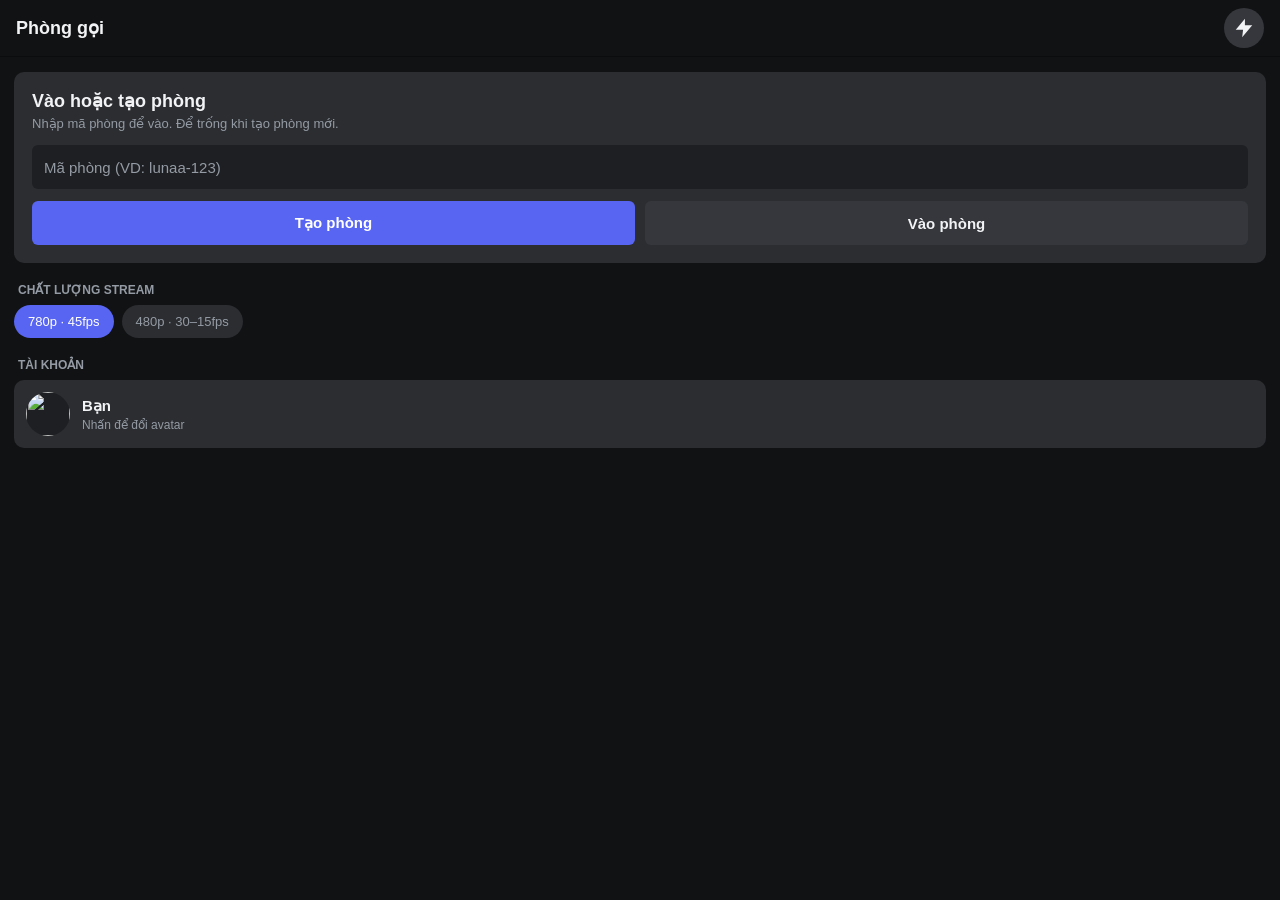
==== commit 084ad7c6: "Screen share in room via WebRTC" ====
--- a/app/src/main/assets/ui/index.html
+++ b/app/src/main/assets/ui/index.html
@@ -3,86 +3,135 @@
 <head>
 <meta charset="UTF-8">
 <meta name="viewport" content="width=device-width, initial-scale=1.0, viewport-fit=cover">
-<title>Lunaa Call</title>
+<title>Lunaa</title>
 <link rel="stylesheet" href="style.css">
 </head>
 <body>
-<div class="app">
 
-  <nav class="rail">
-    <div class="rail-logo" title="Lunaa">L</div>
-    <div class="rail-sep"></div>
-    <div class="rail-item active" title="Phòng gọi">📞</div>
-    <div class="rail-item" title="Shizuku" onclick="connectShizuku()">⚡</div>
-  </nav>
+<!-- Bộ icon vẽ bằng SVG, không dùng ảnh hay emoji -->
+<svg width="0" height="0" style="position:absolute" aria-hidden="true">
+  <defs>
+    <symbol id="i-bolt" viewBox="0 0 24 24"><path d="M13 2 L3 14 H11 L10 22 L21 9 H13 Z" fill="currentColor" stroke="none"/></symbol>
+    <symbol id="i-chev-down" viewBox="0 0 24 24"><path d="M6 9 L12 15 L18 9"/></symbol>
+    <symbol id="i-chev-right" viewBox="0 0 24 24"><path d="M9 6 L15 12 L9 18"/></symbol>
+    <symbol id="i-speaker" viewBox="0 0 24 24"><path d="M4 9 H8 L13 5 V19 L8 15 H4 Z"/><path d="M16 9 Q18 12 16 15"/><path d="M18.5 6.5 Q22 12 18.5 17.5"/></symbol>
+    <symbol id="i-speaker-off" viewBox="0 0 24 24"><path d="M4 9 H8 L13 5 V19 L8 15 H4 Z"/><path d="M16 9 L22 15 M22 9 L16 15"/></symbol>
+    <symbol id="i-chat" viewBox="0 0 24 24"><path d="M4 5 H20 V16 H9 L5 20 V16 H4 Z"/></symbol>
+    <symbol id="i-add-user" viewBox="0 0 24 24"><circle cx="9" cy="8" r="4"/><path d="M2 20 C2 15 6 13 9 13 C12 13 16 15 16 20"/><path d="M19 8 V14 M16 11 H22"/></symbol>
+    <symbol id="i-mic" viewBox="0 0 24 24"><rect x="9" y="3" width="6" height="11" rx="3"/><path d="M5 11 A7 7 0 0 0 19 11 M12 18 V22 M8 22 H16"/></symbol>
+    <symbol id="i-mic-off" viewBox="0 0 24 24"><rect x="9" y="3" width="6" height="11" rx="3"/><path d="M5 11 A7 7 0 0 0 19 11 M12 18 V22 M8 22 H16 M3 3 L21 21"/></symbol>
+    <symbol id="i-screen" viewBox="0 0 24 24"><rect x="3" y="4" width="18" height="12" rx="2"/><path d="M8 20 H16 M12 16 V20"/></symbol>
+    <symbol id="i-more" viewBox="0 0 24 24"><circle cx="6" cy="12" r="1.8" fill="currentColor" stroke="none"/><circle cx="12" cy="12" r="1.8" fill="currentColor" stroke="none"/><circle cx="18" cy="12" r="1.8" fill="currentColor" stroke="none"/></symbol>
+    <symbol id="i-hangup" viewBox="0 0 24 24"><path d="M2 14 Q12 4 22 14 L19 17 L15 14 V11 Q12 10 9 11 V14 L5 17 Z" fill="currentColor" stroke="none"/></symbol>
+    <symbol id="i-close" viewBox="0 0 24 24"><path d="M6 6 L18 18 M18 6 L6 18"/></symbol>
+    <symbol id="i-send" viewBox="0 0 24 24"><path d="M3 12 L21 4 L15 20 L11 13 Z" fill="currentColor" stroke="none"/></symbol>
+    <symbol id="i-phone" viewBox="0 0 24 24"><path d="M4 4 H9 L11 9 L8 11 Q9 14 13 16 L15 13 L20 15 V20 Q20 21 19 21 Q5 20 4 5 Z" fill="currentColor" stroke="none"/></symbol>
+  </defs>
+</svg>
 
-  <aside class="sidebar" id="sidebar">
-    <div class="sidebar-head">Lunaa Call</div>
-    <div class="sidebar-scroll">
-      <div class="section-label">Kênh thoại</div>
-      <div class="channel active"><span class="icon">🔊</span>Phòng gọi</div>
+<!-- Màn hình chính: vào/tạo phòng -->
+<section id="lobby" class="screen">
+  <header class="lobby-top">
+    <h1>Phòng gọi</h1>
+    <button class="round-btn" onclick="connectShizuku()" title="Shizuku"><svg class="ico"><use href="#i-bolt"/></svg></button>
+  </header>
 
-      <div class="section-label">Chất lượng stream</div>
-      <label class="radio-card active" onclick="selectPreset('780p', this)">
-        <input type="radio" name="preset" value="780p" checked>
-        <div><strong>780p @ 45fps</strong><p>Nét cao, stream game</p></div>
-      </label>
-      <label class="radio-card" onclick="selectPreset('480p', this)">
-        <input type="radio" name="preset" value="480p">
-        <div><strong>480p @ 30-15fps</strong><p>Tiết kiệm băng thông</p></div>
-      </label>
-
-      <div class="section-label">Tùy chọn</div>
-      <div class="channel" onclick="connectShizuku()"><span class="icon">⚡</span>Kết nối Shizuku</div>
+  <div class="lobby-body">
+    <div class="card">
+      <h2>Vào hoặc tạo phòng</h2>
+      <p>Nhập mã phòng để vào. Để trống khi tạo phòng mới.</p>
+      <input type="text" id="roomInput" class="input" placeholder="Mã phòng (VD: lunaa-123)" autocomplete="off">
+      <div class="btn-row">
+        <button class="btn btn-primary" onclick="createRoom()">Tạo phòng</button>
+        <button class="btn btn-secondary" onclick="joinRoom()">Vào phòng</button>
+      </div>
     </div>
 
-    <div class="user-panel">
-      <div class="avatar-wrap" onclick="changeAvatar()" title="Đổi avatar">
-        <img id="userAvatar" src="" alt="Avatar">
-        <span class="status-dot"></span>
+    <div class="label">Chất lượng stream</div>
+    <div class="chips">
+      <button class="chip active" onclick="selectPreset('780p', this)">780p · 45fps</button>
+      <button class="chip" onclick="selectPreset('480p', this)">480p · 30–15fps</button>
+    </div>
+
+    <div class="label">Tài khoản</div>
+    <div class="user-row" onclick="changeAvatar()">
+      <img id="userAvatar" class="avatar" src="" alt="">
+      <div class="user-text"><b>Bạn</b><small>Nhấn để đổi avatar</small></div>
+    </div>
+  </div>
+
+  <!-- Mini call: hiện khi đang trong phòng nhưng đã thu nhỏ -->
+  <div id="miniCall" class="mini-call" onclick="expandCall()">
+    <div class="mini-info">
+      <div class="mini-room" id="miniRoom">RoomID</div>
+      <div class="mini-time" id="miniTime">0:00</div>
+    </div>
+    <button class="round-btn" id="miniMicBtn" onclick="toggleMic(event)" title="Mic"></button>
+    <button class="round-btn danger" onclick="leaveRoom(event)" title="Rời"><svg class="ico"><use href="#i-hangup"/></svg></button>
+  </div>
+</section>
+
+<!-- Màn hình gọi, bố cục như Discord -->
+<section id="callScreen" class="screen call">
+  <header class="call-top">
+    <button class="round-btn" onclick="minimizeCall()" title="Thu nhỏ"><svg class="ico"><use href="#i-chev-down"/></svg></button>
+    <button class="pill" onclick="copyRoomId()"><span id="topbarRoom">Phòng</span><span class="chev"><svg class="ico"><use href="#i-chev-right"/></svg></span></button>
+    <div class="top-right">
+      <button class="round-btn" id="speakerBtn" onclick="toggleSpeaker()" title="Loa"></button>
+      <button class="round-btn" onclick="toggleChat()" title="Trò chuyện"><svg class="ico"><use href="#i-chat"/></svg></button>
+    </div>
+  </header>
+
+  <main class="stage">
+    <div class="tiles" id="tiles">
+      <div class="tile" id="selfTile">
+        <img id="callAvatar" class="tile-avatar" src="" alt="">
+        <div class="name-pill">Bạn <span class="mic-state" id="tileMicState"></span></div>
       </div>
-      <div class="user-meta">
-        <div class="user-name">Bạn</div>
-        <div class="user-sub">Trực tuyến</div>
+    </div>
+    <div class="timer" id="callTimerText">Time: 0:00</div>
+  </main>
+
+  <div class="invite" onclick="copyRoomId()">
+    <div><b>Mời người vào phòng</b><small>Chia sẻ mã <span id="inviteRoom">----</span></small></div>
+    <span class="chev"><svg class="ico"><use href="#i-chev-right"/></svg></span>
+  </div>
+
+  <footer class="sheet" id="sheet">
+    <div class="sheet-handle" onclick="toggleSheet()"></div>
+    <div class="controls">
+      <button class="ctrl" id="micBtn" onclick="toggleMic(event)" title="Mic"></button>
+      <button class="ctrl" id="screenBtn" onclick="toggleScreenShare()" title="Chia sẻ màn hình"><svg class="ico"><use href="#i-screen"/></svg></button>
+      <button class="ctrl" onclick="toggleSheet()" title="Thêm"><svg class="ico"><use href="#i-more"/></svg></button>
+      <button class="ctrl hang" onclick="leaveRoom()" title="Rời cuộc gọi"><svg class="ico"><use href="#i-hangup"/></svg></button>
+    </div>
+    <div class="menu">
+      <div class="menu-group">
+        <div class="menu-item">
+          <div><b>Tắt tiếng</b><small>Tắt micro, người khác vẫn thấy bạn trong phòng</small></div>
+          <input type="checkbox" class="switch" id="swMute" onchange="setMicFromSwitch(this)">
+        </div>
+        <div class="menu-item" onclick="toggleChat()"><span>Trò chuyện</span><span class="chev"><svg class="ico"><use href="#i-chev-right"/></svg></span></div>
+        <div class="menu-item" onclick="copyRoomId()"><span>Mời bạn bè</span><span class="chev"><svg class="ico"><use href="#i-chev-right"/></svg></span></div>
+        <div class="menu-item" onclick="connectShizuku()"><span>Kết nối Shizuku</span><span class="chev"><svg class="ico"><use href="#i-chev-right"/></svg></span></div>
       </div>
-      <button class="icon-btn" id="muteBtn" onclick="toggleMute()" title="Tắt mic">🎤</button>
-      <button class="icon-btn" id="deafenBtn" onclick="toggleDeafen()" title="Tắt tiếng">🎧</button>
     </div>
-  </aside>
-  <div class="overlay" id="sidebarOverlay" onclick="toggleSidebar()"></div>
+  </footer>
 
-  <main class="main">
-    <header class="topbar">
-      <button class="icon-btn topbar-menu" onclick="toggleSidebar()" title="Kênh">☰</button>
-      <div class="topbar-title"><span>#</span><span id="topbarRoom">Phòng gọi</span></div>
-    </header>
-
-    <section class="content">
-      <div class="join-card">
-        <h2>Vào hoặc tạo phòng</h2>
-        <p>Nhập mã phòng để vào. Để trống khi tạo phòng mới.</p>
-        <input type="text" id="roomInput" class="input" placeholder="Mã phòng (VD: lunaa-123)" autocomplete="off">
-        <div class="btn-row">
-          <button class="btn btn-primary" onclick="createRoom()">Tạo phòng</button>
-          <button class="btn btn-secondary" onclick="joinRoom()">Vào phòng</button>
-        </div>
-      </div>
-      <p class="hint">Chất lượng: <span id="presetLabel">780p @ 45fps</span></p>
-    </section>
-
-    <section class="call-card" id="callCard" style="display:none">
-      <div class="call-info">
-        <div class="call-status"><span class="pulse"></span>Đã kết nối thoại</div>
-        <div class="call-room" id="roomStatusText">RoomID: ----</div>
-        <div class="call-time" id="callTimerText">Time: 0:00</div>
-      </div>
-      <div class="call-actions">
-        <button class="icon-btn" onclick="toggleScreenShare()" title="Chia sẻ màn hình">🖥️</button>
-        <button class="icon-btn danger" onclick="leaveRoom()" title="Rời cuộc gọi">📞</button>
-      </div>
-    </section>
-  </main>
-</div>
+  <!-- Khung trò chuyện -->
+  <div class="chat-panel" id="chatPanel">
+    <div class="chat-head">
+      <b>Trò chuyện</b>
+      <button class="round-btn" onclick="toggleChat()" title="Đóng"><svg class="ico"><use href="#i-close"/></svg></button>
+    </div>
+    <div class="chat-list" id="chatList"></div>
+    <div class="chat-input-row">
+      <input id="chatInput" class="input" placeholder="Nhắn trong phòng" autocomplete="off"
+             onkeydown="if(event.key==='Enter')sendChatMessage()">
+      <button class="round-btn send" onclick="sendChatMessage()" title="Gửi"><svg class="ico"><use href="#i-send"/></svg></button>
+    </div>
+  </div>
+</section>
 
 <script src="app.js"></script>
 </body>
--- a/app/src/main/assets/ui/style.css
+++ b/app/src/main/assets/ui/style.css
@@ -1,13 +1,12 @@
 :root {
-  --rail: #1e1f22;
-  --side: #2b2d31;
-  --main: #313338;
-  --panel: #232428;
-  --hover: #3a3c43;
+  --bg: #111214;
+  --panel: #1e1f22;
+  --card: #2b2d31;
+  --tile: #232428;
+  --hover: #35373c;
   --text: #f2f3f5;
   --muted: #949ba4;
   --blurple: #5865f2;
-  --blurple-dark: #4752c4;
   --green: #23a559;
   --red: #da373c;
 }
@@ -16,7 +15,7 @@
 
 html, body {
   height: 100%;
-  background: var(--main);
+  background: var(--bg);
   color: var(--text);
   font-family: "Segoe UI", Roboto, Arial, sans-serif;
   font-size: 15px;
@@ -27,141 +26,202 @@
 button { font: inherit; color: inherit; border: 0; background: none; cursor: pointer; }
 img { display: block; }
 
-.app { display: flex; height: 100%; width: 100%; }
-
-/* ---- Thanh server bên trái ---- */
-.rail {
-  width: 72px; flex-shrink: 0; background: var(--rail);
-  display: flex; flex-direction: column; align-items: center; gap: 10px; padding: 12px 0;
-}
-.rail-logo, .rail-item {
-  width: 48px; height: 48px; border-radius: 24px; background: var(--main);
-  display: flex; align-items: center; justify-content: center;
-  font-size: 18px; font-weight: 600; cursor: pointer;
-  transition: border-radius .15s, background .15s;
-}
-.rail-logo { background: var(--blurple); color: #fff; font-size: 20px; }
-.rail-item:hover, .rail-item.active { border-radius: 16px; background: var(--blurple); }
-.rail-sep { width: 32px; height: 2px; background: #35373c; border-radius: 1px; }
-
-/* ---- Thanh kênh ---- */
-.sidebar {
-  width: 240px; flex-shrink: 0; background: var(--side);
+.screen {
+  position: fixed; inset: 0;
   display: flex; flex-direction: column;
-}
-.sidebar-head {
-  height: 48px; padding: 0 16px; display: flex; align-items: center;
-  font-weight: 600; box-shadow: 0 1px 0 rgba(0,0,0,.25);
-}
-.sidebar-scroll { flex: 1; overflow-y: auto; padding: 8px; }
-.section-label {
-  font-size: 12px; font-weight: 700; color: var(--muted);
-  text-transform: uppercase; letter-spacing: .02em; padding: 14px 8px 6px;
-}
-.channel {
-  display: flex; align-items: center; gap: 8px; padding: 6px 8px;
-  border-radius: 4px; color: var(--muted); cursor: pointer;
-}
-.channel:hover, .channel.active { background: var(--hover); color: var(--text); }
-.channel .icon { width: 20px; text-align: center; }
-
-.radio-card {
-  display: flex; gap: 10px; padding: 8px; border-radius: 4px;
-  color: var(--muted); cursor: pointer; align-items: flex-start;
-}
-.radio-card:hover, .radio-card.active { background: var(--hover); color: var(--text); }
-.radio-card input { margin-top: 4px; accent-color: var(--blurple); }
-.radio-card strong { display: block; font-size: 14px; color: var(--text); font-weight: 600; }
-.radio-card p { font-size: 12px; margin-top: 2px; }
-
-/* ---- Panel người dùng ---- */
-.user-panel {
-  height: 52px; flex-shrink: 0; background: var(--panel);
-  display: flex; align-items: center; gap: 4px; padding: 0 8px;
-}
-.avatar-wrap { position: relative; width: 32px; height: 32px; flex-shrink: 0; cursor: pointer; }
-.avatar-wrap img { width: 32px; height: 32px; border-radius: 50%; background: var(--main); }
-.status-dot {
-  position: absolute; right: -2px; bottom: -2px; width: 12px; height: 12px;
-  border-radius: 50%; background: var(--green); border: 3px solid var(--panel);
-}
-.user-meta { flex: 1; min-width: 0; margin-left: 6px; }
-.user-name { font-size: 14px; font-weight: 600; white-space: nowrap; overflow: hidden; text-overflow: ellipsis; }
-.user-sub { font-size: 12px; color: var(--muted); }
-
-.icon-btn {
-  width: 32px; height: 32px; flex-shrink: 0; border-radius: 4px;
-  display: flex; align-items: center; justify-content: center;
-  font-size: 16px; color: var(--muted);
-}
-.icon-btn:hover { background: var(--hover); color: var(--text); }
-.icon-btn.on { color: var(--red); }
-.icon-btn.danger { background: var(--red); color: #fff; }
-.icon-btn.danger:hover { background: #a12d2f; color: #fff; }
-
-/* ---- Vùng chính ---- */
-.main { flex: 1; min-width: 0; display: flex; flex-direction: column; }
-.topbar {
-  height: 48px; flex-shrink: 0; display: flex; align-items: center; gap: 10px;
-  padding: 0 12px; box-shadow: 0 1px 0 rgba(0,0,0,.25);
-}
-.topbar-menu { display: none; }
-.topbar-title { font-weight: 600; white-space: nowrap; overflow: hidden; text-overflow: ellipsis; }
-.topbar-title span:first-child { color: var(--muted); margin-right: 6px; }
-
-.content { flex: 1; overflow-y: auto; padding: 24px 16px; }
-.join-card { max-width: 520px; margin: 0 auto; background: var(--side); border-radius: 8px; padding: 20px; }
-.join-card h2 { font-size: 20px; margin-bottom: 6px; }
-.join-card p { color: var(--muted); font-size: 14px; margin-bottom: 16px; }
-
+  padding-top: env(safe-area-inset-top, 0px);
+}
+#lobby { display: flex; }
+#callScreen { display: none; }
+
+.round-btn {
+  width: 40px; height: 40px; flex-shrink: 0; border-radius: 20px;
+  background: var(--hover); display: flex; align-items: center; justify-content: center;
+  font-size: 17px;
+}
+.round-btn:active { filter: brightness(1.25); }
+.round-btn.danger { background: var(--red); }
+.chev { color: var(--muted); margin-left: 6px; }
+
+/* ---- Màn hình chính ---- */
+.lobby-top {
+  height: 56px; flex-shrink: 0; display: flex; align-items: center; justify-content: space-between;
+  padding: 0 16px; box-shadow: 0 1px 0 rgba(0,0,0,.35);
+}
+.lobby-top h1 { font-size: 18px; font-weight: 700; }
+.lobby-body { flex: 1; overflow-y: auto; padding: 16px 14px 110px; }
+.card { background: var(--card); border-radius: 10px; padding: 18px; }
+.card h2 { font-size: 18px; margin-bottom: 4px; }
+.card p { color: var(--muted); font-size: 13px; margin-bottom: 14px; }
 .input {
-  width: 100%; height: 42px; background: var(--rail); border: 0; border-radius: 4px;
+  width: 100%; height: 44px; background: var(--panel); border: 0; border-radius: 6px;
   color: var(--text); padding: 0 12px; font-size: 15px; outline: none;
 }
 .input:focus { box-shadow: 0 0 0 2px var(--blurple); }
 .input::placeholder { color: var(--muted); }
-
-.btn-row { display: flex; gap: 10px; margin-top: 14px; }
-.btn { flex: 1; height: 42px; border-radius: 4px; font-weight: 600; font-size: 15px; }
+.btn-row { display: flex; gap: 10px; margin-top: 12px; }
+.btn { flex: 1; height: 44px; border-radius: 6px; font-weight: 600; }
 .btn-primary { background: var(--blurple); color: #fff; }
-.btn-primary:hover { background: var(--blurple-dark); }
-.btn-secondary { background: var(--hover); color: var(--text); }
-.btn-secondary:hover { background: #4e5058; }
-
-.hint { max-width: 520px; margin: 14px auto 0; color: var(--muted); font-size: 13px; }
-
-/* ---- Thanh cuộc gọi (giống thanh voice của Discord) ---- */
-.call-card {
-  flex-shrink: 0; background: var(--panel); border-top: 1px solid var(--rail);
-  padding: 10px 12px; display: flex; align-items: center; justify-content: space-between; gap: 8px;
-}
-.call-info { min-width: 0; }
-.call-status { color: var(--green); font-size: 13px; font-weight: 600; display: flex; align-items: center; gap: 6px; }
-.pulse { width: 8px; height: 8px; border-radius: 50%; background: var(--green); animation: pulse 1.6s infinite; }
-@keyframes pulse { 0%, 100% { opacity: 1; } 50% { opacity: .35; } }
-.call-room { font-size: 13px; margin-top: 2px; white-space: nowrap; overflow: hidden; text-overflow: ellipsis; }
-.call-time { font-size: 12px; color: var(--muted); }
-.call-actions { display: flex; gap: 6px; flex-shrink: 0; }
-.call-actions .icon-btn { width: 40px; height: 40px; border-radius: 20px; background: var(--hover); color: var(--text); }
-.call-actions .icon-btn.danger { background: var(--red); }
-
-/* ---- Lớp phủ khi mở ngăn kênh trên điện thoại ---- */
-.overlay { display: none; }
-
-/* ---- Điện thoại: thanh kênh thành ngăn kéo từ trái ---- */
-@media (max-width: 768px) {
-  .rail { display: none; }
-  .sidebar {
-    position: fixed; top: 0; left: 0; bottom: 0; width: 280px; z-index: 20;
-    transform: translateX(-100%); transition: transform .2s ease;
-  }
-  .sidebar.open { transform: translateX(0); }
-  .overlay {
-    display: block; position: fixed; inset: 0; z-index: 15;
-    background: rgba(0,0,0,.5); opacity: 0; pointer-events: none; transition: opacity .2s;
-  }
-  .overlay.open { opacity: 1; pointer-events: auto; }
-  .topbar-menu { display: flex; }
-  .content { padding: 16px 12px; }
-  .join-card { padding: 16px; }
-}
+.btn-secondary { background: var(--hover); }
+.label {
+  font-size: 12px; font-weight: 700; color: var(--muted); text-transform: uppercase;
+  margin: 20px 4px 8px;
+}
+.chips { display: flex; gap: 8px; flex-wrap: wrap; }
+.chip { padding: 9px 14px; border-radius: 20px; background: var(--card); color: var(--muted); font-size: 13px; }
+.chip.active { background: var(--blurple); color: #fff; }
+.user-row {
+  display: flex; align-items: center; gap: 12px; background: var(--card);
+  border-radius: 10px; padding: 12px; cursor: pointer;
+}
+.avatar { width: 44px; height: 44px; border-radius: 50%; background: var(--panel); flex-shrink: 0; }
+.user-text b { display: block; font-size: 15px; }
+.user-text small { color: var(--muted); font-size: 12px; }
+
+/* ---- Mini call (popup khi đang trong phòng) ---- */
+.mini-call {
+  display: none; position: fixed; left: 10px; right: 10px;
+  bottom: calc(12px + env(safe-area-inset-bottom, 0px));
+  background: #1b3a28; border-radius: 12px; padding: 10px 12px;
+  align-items: center; gap: 8px; box-shadow: 0 6px 20px rgba(0,0,0,.5);
+  cursor: pointer; z-index: 10;
+}
+.mini-info { flex: 1; min-width: 0; }
+.mini-room {
+  color: var(--green); font-weight: 700; font-size: 14px;
+  white-space: nowrap; overflow: hidden; text-overflow: ellipsis;
+}
+.mini-time { font-size: 12px; color: #b5e3c5; }
+.mini-call .round-btn { width: 36px; height: 36px; border-radius: 18px; }
+
+/* ---- Màn hình gọi ---- */
+.call-top { height: 56px; flex-shrink: 0; display: flex; align-items: center; gap: 8px; padding: 0 10px; }
+.call-top .round-btn:last-child { margin-left: auto; }
+.pill {
+  height: 40px; padding: 0 14px; border-radius: 20px; background: #000;
+  font-weight: 700; font-size: 15px; display: flex; align-items: center;
+  min-width: 0; max-width: 60%;
+}
+.pill #topbarRoom { white-space: nowrap; overflow: hidden; text-overflow: ellipsis; }
+.pill .chev { flex-shrink: 0; }
+
+.stage {
+  flex: 1; min-height: 0; display: flex; flex-direction: column;
+  align-items: center; justify-content: center; padding: 12px;
+}
+.tile {
+  position: relative; width: 100%; max-width: 520px; flex: 1; min-height: 0; max-height: 520px;
+  background: var(--tile); border-radius: 14px; border: 3px solid transparent;
+  display: flex; align-items: center; justify-content: center; transition: border-color .2s;
+}
+.tile.speaking { border-color: var(--green); }
+.tile-avatar {
+  width: 38%; max-width: 170px; aspect-ratio: 1 / 1; border-radius: 50%; background: var(--panel);
+}
+.name-pill {
+  position: absolute; left: 50%; bottom: 14px; transform: translateX(-50%);
+  background: rgba(0,0,0,.6); padding: 6px 12px; border-radius: 8px; font-size: 14px; white-space: nowrap;
+}
+.timer { margin-top: 10px; color: var(--muted); font-size: 13px; flex-shrink: 0; }
+
+.invite {
+  flex-shrink: 0; margin: 0 12px 10px; background: var(--card); border-radius: 10px;
+  padding: 12px 14px; display: flex; align-items: center; justify-content: space-between; cursor: pointer;
+}
+.invite b { display: block; font-size: 14px; }
+.invite small { color: var(--muted); font-size: 12px; }
+
+.sheet {
+  flex-shrink: 0; background: var(--panel); border-radius: 14px 14px 0 0;
+  padding: 6px 14px calc(12px + env(safe-area-inset-bottom, 0px));
+  max-height: 75%; overflow-y: auto;
+}
+.sheet-handle {
+  width: 40px; height: 5px; background: #4e5058; border-radius: 3px;
+  margin: 6px auto 12px; cursor: pointer;
+}
+.controls { display: flex; align-items: center; justify-content: space-between; gap: 8px; }
+.ctrl {
+  flex: 1; max-width: 72px; height: 52px; border-radius: 26px; background: var(--hover);
+  font-size: 20px; display: flex; align-items: center; justify-content: center;
+}
+.ctrl.off { background: var(--red); }
+.ctrl.hang { background: var(--red); }
+.menu { display: none; margin-top: 14px; }
+.sheet.open .menu { display: block; }
+.menu-group { background: var(--card); border-radius: 10px; overflow: hidden; margin-bottom: 12px; }
+.menu-item {
+  padding: 14px 16px; display: flex; justify-content: space-between; align-items: center;
+  cursor: pointer; border-bottom: 1px solid var(--panel);
+}
+.menu-item:last-child { border-bottom: 0; }
+.menu-item:active { background: var(--hover); }
+.menu-item b { font-weight: 600; }
+.menu-item small { display: block; color: var(--muted); font-size: 12px; margin-top: 2px; }
+
+.switch {
+  appearance: none; -webkit-appearance: none; width: 44px; height: 26px; flex-shrink: 0;
+  border-radius: 13px; background: #4e5058; position: relative; cursor: pointer; transition: background .15s;
+}
+.switch::after {
+  content: ""; position: absolute; top: 3px; left: 3px; width: 20px; height: 20px;
+  border-radius: 50%; background: #fff; transition: transform .15s;
+}
+.switch:checked { background: var(--blurple); }
+.switch:checked::after { transform: translateX(18px); }
+
+/* ---- Lưới người tham gia ---- */
+.top-right { margin-left: auto; display: flex; gap: 8px; }
+.tiles {
+  flex: 1; min-height: 0; width: 100%; max-width: 560px; padding: 0 6px;
+  display: grid; gap: 8px; grid-template-columns: 1fr; grid-auto-rows: 1fr;
+}
+.tiles.two { grid-template-columns: 1fr 1fr; }
+.tiles .tile { max-width: none; max-height: none; width: 100%; height: 100%; min-height: 0; }
+.tiles.two .tile-avatar { width: 34%; }
+.tiles .tile .name-pill { font-size: 13px; }
+
+/* ---- Khung trò chuyện ---- */
+.chat-panel {
+  display: none; position: absolute; inset: 0; z-index: 5;
+  background: var(--bg); flex-direction: column;
+  padding-top: env(safe-area-inset-top, 0px);
+}
+.chat-panel.open { display: flex; }
+.chat-head {
+  height: 56px; flex-shrink: 0; display: flex; align-items: center; justify-content: space-between;
+  padding: 0 14px; box-shadow: 0 1px 0 rgba(0,0,0,.35);
+}
+.chat-list { flex: 1; overflow-y: auto; padding: 12px 14px; display: flex; flex-direction: column; gap: 12px; }
+.msg b { font-size: 14px; }
+.msg div { font-size: 15px; white-space: pre-wrap; word-break: break-word; margin-top: 2px; }
+.msg.me b { color: var(--blurple); }
+.chat-input-row {
+  flex-shrink: 0; display: flex; gap: 8px; align-items: center;
+  padding: 10px 12px calc(10px + env(safe-area-inset-bottom, 0px)); background: var(--panel);
+}
+.chat-input-row .input { flex: 1; }
+.round-btn.send { background: var(--blurple); }
+.round-btn.speaker-off { background: var(--hover); opacity: .6; }
+
+/* ---- Icon SVG ---- */
+.ico {
+  width: 22px; height: 22px; display: block; flex-shrink: 0;
+  fill: none; stroke: currentColor; stroke-width: 2;
+  stroke-linecap: round; stroke-linejoin: round;
+}
+.ctrl .ico { width: 24px; height: 24px; }
+.chev { display: inline-flex; align-items: center; color: var(--muted); }
+.chev .ico { width: 18px; height: 18px; }
+.round-btn.danger .ico, .ctrl.hang .ico, .ctrl.off .ico { color: #fff; }
+.ctrl.off { background: var(--red); color: #fff; }
+.ctrl.hang { color: #fff; }
+
+/* ---- Chia sẻ màn hình ---- */
+html, body { background: transparent; }
+#lobby { background: var(--bg); }
+.tile.screen { background: transparent; }
+.video-slot { position: absolute; inset: 0; border-radius: 14px; }
+.tiles.has-screen { grid-template-columns: 1fr; }
+.tiles.has-screen .tile.screen { grid-column: 1 / -1; grid-row: span 2; }
+.ctrl.active { background: var(--blurple); color: #fff; }
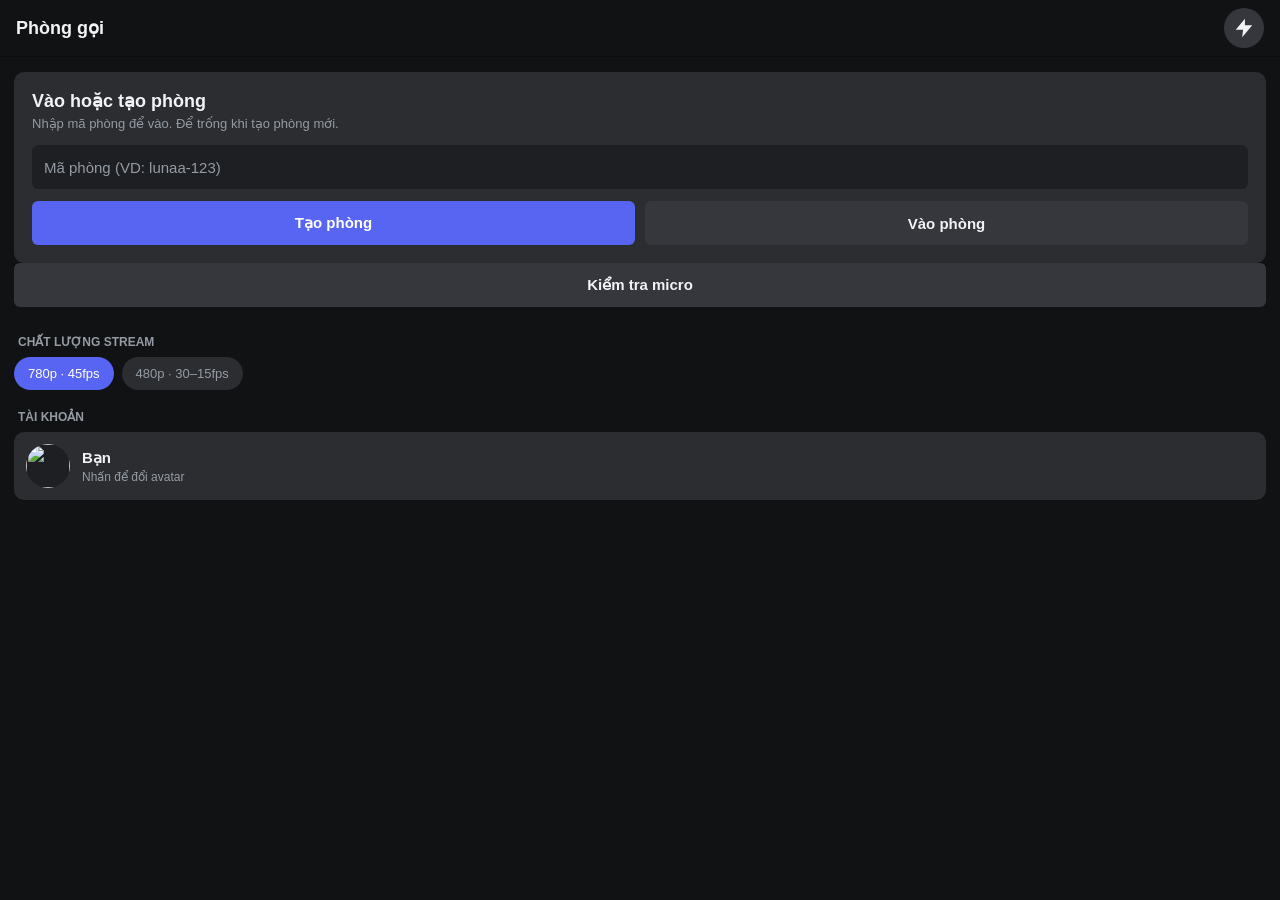
==== commit 537169c6: "Diagnostics: file log, mic test, popup crash guard" ====
--- a/app/src/main/assets/ui/index.html
+++ b/app/src/main/assets/ui/index.html
@@ -47,6 +47,7 @@
       </div>
     </div>
 
+    <button class="btn btn-secondary" style="width:100%;margin:0 0 8px" onclick="testMic()">Kiểm tra micro</button>
     <div class="label">Chất lượng stream</div>
     <div class="chips">
       <button class="chip active" onclick="selectPreset('780p', this)">780p · 45fps</button>
@@ -90,6 +91,7 @@
       </div>
     </div>
     <div class="timer" id="callTimerText">Time: 0:00</div>
+    <div class="mic-status" id="micStatus"></div>
   </main>
 
   <div class="invite" onclick="copyRoomId()">
--- a/app/src/main/assets/ui/style.css
+++ b/app/src/main/assets/ui/style.css
@@ -225,3 +225,8 @@
 .tiles.has-screen { grid-template-columns: 1fr; }
 .tiles.has-screen .tile.screen { grid-column: 1 / -1; grid-row: span 2; }
 .ctrl.active { background: var(--blurple); color: #fff; }
+
+/* Viền xanh theo người đang nói */
+.tile.speaking { border-color: var(--green); }
+
+.mic-status { margin-top: 6px; color: var(--muted); font-size: 12px; text-align: center; padding: 0 16px; }
